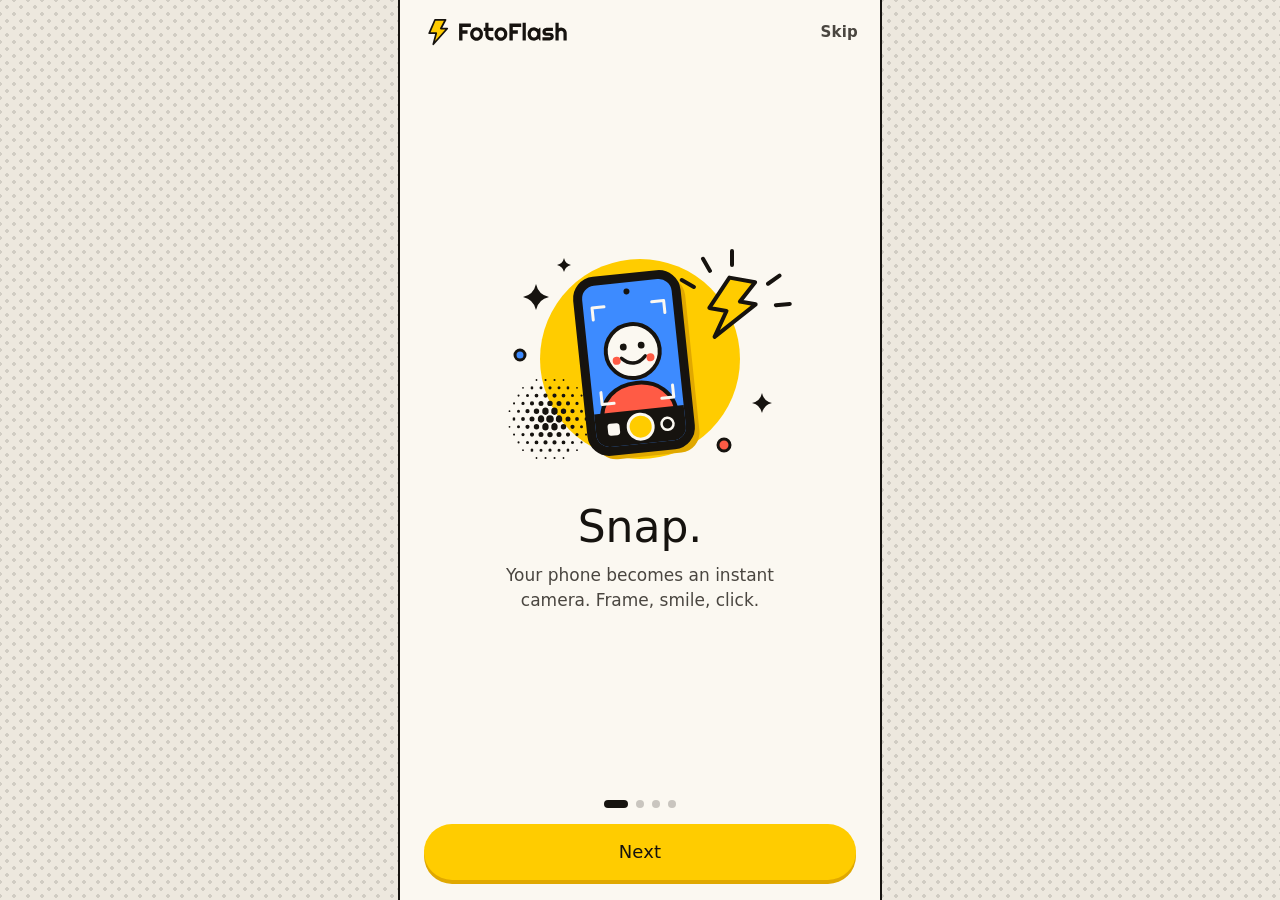
==== web/index.html @ b1621012 "feat(web): FotoFlash in versione PWA installabile con stampa Web Bluetooth - web/: porting fedele de" ====
<!doctype html>
<html lang="en" dir="ltr">
<head>
  <meta charset="utf-8">
  <meta name="viewport" content="width=device-width, initial-scale=1, viewport-fit=cover">
  <title>FotoFlash</title>
  <meta name="description" content="Snap. Print. Smile. Your phone becomes an instant camera that prints on a pocket Bluetooth thermal printer, straight from the browser.">
  <meta name="theme-color" content="#FBF8F1" media="(prefers-color-scheme: light)">
  <meta name="theme-color" content="#0E0C0A" media="(prefers-color-scheme: dark)">
  <meta name="color-scheme" content="light dark">
  <meta name="application-name" content="FotoFlash">
  <meta name="mobile-web-app-capable" content="yes">
  <meta name="apple-mobile-web-app-capable" content="yes">
  <meta name="apple-mobile-web-app-title" content="FotoFlash">
  <meta name="apple-mobile-web-app-status-bar-style" content="default">
  <meta name="format-detection" content="telephone=no">
  <link rel="manifest" href="manifest.webmanifest">
  <link rel="icon" href="brand/icon.svg" type="image/svg+xml">
  <link rel="apple-touch-icon" href="icons/apple-touch-icon.png">
  <link rel="preload" href="fonts/righteous_regular.ttf" as="font" type="font/ttf" crossorigin>
  <link rel="stylesheet" href="styles/app.css">
  <link rel="modulepreload" href="src/app.js">
  <style>
    /* Splash minimo, valido anche prima che arrivi app.css: giallo Flash come lo splash di Android. */
    html, body { margin: 0; }
    .ff-splash { min-height: 100vh; min-height: 100dvh; display: grid; place-items: center; align-content: center; gap: 20px; background: #FFCC00; color: #16130F; font-family: system-ui, sans-serif; text-align: center; }
    .ff-splash__fail { max-width: 300px; padding: 0 24px; }
    .ff-splash__fail button { min-height: 48px; padding: 10px 24px; border: 2px solid #16130F; border-radius: 999px; background: #FBF8F1; color: #16130F; font: inherit; font-weight: 700; cursor: pointer; }
  </style>
  <script type="module" src="src/app.js"></script>
</head>
<body>
  <div id="app">
    <div class="ff-splash" role="status" aria-label="FotoFlash">
      <svg class="ff-mark" viewBox="22 22 64 64" width="128" height="128" aria-hidden="true" focusable="false">
        <g transform="rotate(-8 54 54)">
          <path transform="translate(3 3)" fill="#E0A800" d="M34,33 A4,4 0 0 1 38,29 L68,29 A4,4 0 0 1 72,33 L72,73.2 L68.2,77 L64.4,73.2 L60.6,77 L56.8,73.2 L53,77 L49.2,73.2 L45.4,77 L41.6,73.2 L37.8,77 L34,73.2 Z"/>
          <path fill="#FBF8F1" stroke="#16130F" stroke-width="3.5" stroke-linecap="round" stroke-linejoin="round" d="M34,33 A4,4 0 0 1 38,29 L68,29 A4,4 0 0 1 72,33 L72,73.2 L68.2,77 L64.4,73.2 L60.6,77 L56.8,73.2 L53,77 L49.2,73.2 L45.4,77 L41.6,73.2 L37.8,77 L34,73.2 Z"/>
          <path fill="#16130F" d="M41,33.5 L65,33.5 A2.5,2.5 0 0 1 67.5,36 L67.5,60 A2.5,2.5 0 0 1 65,62.5 L41,62.5 A2.5,2.5 0 0 1 38.5,60 L38.5,36 A2.5,2.5 0 0 1 41,33.5 Z"/>
          <path fill="#FFCC00" d="M49.98,36.45 L59.88,36.45 L55.48,44.7 L61.53,44.7 L48.33,59.55 L51.08,49.1 L44.48,49.1 Z"/>
          <path fill="none" stroke="#16130F" stroke-width="2.6" stroke-linecap="round" d="M45,68 L61,68"/>
        </g>
      </svg>
    </div>
  </div>

  <noscript>
    <div class="ff-splash">
      <p class="ff-splash__fail">FotoFlash needs JavaScript to run. Turn it on in your browser settings, then reload the page.</p>
      <p class="ff-splash__fail" lang="it">FotoFlash ha bisogno di JavaScript. Attivalo nelle impostazioni del browser, poi ricarica la pagina.</p>
    </div>
  </noscript>

  <script>
    // Rete di sicurezza prima dell'avvio: se i moduli non arrivano (browser troppo vecchio, file
    // mancanti, connessione caduta) lo splash non resta lì per sempre. Qui le tabelle dei testi non
    // sono ancora caricate, quindi i due messaggi sono scritti in chiaro.
    (function () {
      var old = !('noModule' in HTMLScriptElement.prototype);
      setTimeout(function () {
        if (document.documentElement.getAttribute('data-ff-booted')) return;
        var splash = document.querySelector('#app .ff-splash');
        if (!splash) return;
        var it = /^it\b/i.test(navigator.language || '');
        var p = document.createElement('p');
        p.className = 'ff-splash__fail';
        p.textContent = old
          ? (it ? 'Questo browser è troppo vecchio per FotoFlash: aggiorna Chrome, Edge, Safari o Firefox.'
                : 'This browser is too old for FotoFlash: update Chrome, Edge, Safari or Firefox.')
          : (it ? 'FotoFlash ci sta mettendo troppo ad aprirsi.' : 'FotoFlash is taking too long to start.');
        splash.appendChild(p);
        if (!old) {
          var b = document.createElement('button');
          b.type = 'button';
          b.textContent = it ? 'Ricarica' : 'Reload';
          b.onclick = function () { location.reload(); };
          splash.appendChild(b);
        }
        splash.removeAttribute('role');
      }, old ? 0 : 15000);
    })();
  </script>
</body>
</html>
---- web/styles/app.css ----
/* FotoFlash web — token del brand e stili dei componenti.
   Mobile-first (360-430 px); su schermi larghi l'app è una colonna di 480 px con il retino ai lati. */

/* ---------------------------------------------------------------- Caratteri (OFL, in fonts/) */
@font-face {
  font-family: 'Righteous';
  src: url('../fonts/righteous_regular.ttf') format('truetype');
  font-weight: 400;
  font-style: normal;
  font-display: swap;
}
@font-face {
  font-family: 'Space Mono';
  src: url('../fonts/space_mono_regular.ttf') format('truetype');
  font-weight: 400;
  font-style: normal;
  font-display: swap;
}
@font-face {
  font-family: 'Space Mono';
  src: url('../fonts/space_mono_bold.ttf') format('truetype');
  font-weight: 700;
  font-style: normal;
  font-display: swap;
}

/* ---------------------------------------------------------------- Token */
:root {
  /* Palette del brand (ff_* dell'app Android) */
  --ff-ink: #16130F;
  --ff-paper: #FBF8F1;
  --ff-flash: #FFCC00;
  --ff-flash-deep: #E0A800;
  --ff-coral: #FF5B45;
  --ff-mint: #22B89A;
  --ff-sky: #3D8BFF;
  --ff-graphite: #4A4640;
  --ff-fog: #EDE8DE;
  --ff-night: #0E0C0A;

  --ff-font-display: 'Righteous', 'Trebuchet MS', system-ui, sans-serif;
  --ff-font-mono: 'Space Mono', ui-monospace, 'SFMono-Regular', Menlo, Consolas, monospace;
  --ff-font-body: system-ui, -apple-system, 'Segoe UI', Roboto, 'Helvetica Neue', Arial, sans-serif;

  --ff-col: 480px;
  --ff-gutter: 16px;
  --ff-radius-sm: 10px;
  --ff-radius-md: 18px;
  --ff-radius-lg: 28px;
  --ff-tooth: 12px;
  --ff-depth: 6px;
  --ff-ease: cubic-bezier(.2, .8, .2, 1);
  --ff-safe-top: env(safe-area-inset-top, 0px);
  --ff-safe-bottom: env(safe-area-inset-bottom, 0px);
  --ff-safe-left: env(safe-area-inset-left, 0px);
  --ff-safe-right: env(safe-area-inset-right, 0px);
}

/* Schema chiaro (default) — ripetuto sotto per i contenitori che lo forzano. */
:root,
.ff-theme-light {
  color-scheme: light;
  --ff-bg: var(--ff-paper);
  --ff-on-bg: var(--ff-ink);
  --ff-surface: rgba(22, 19, 15, .045);
  --ff-surface-hover: rgba(22, 19, 15, .06);
  --ff-raised: var(--ff-paper);
  --ff-muted: var(--ff-graphite);
  --ff-outline: #7A7368;
  --ff-outline-soft: #D6CFC2;
  --ff-divider: rgba(22, 19, 15, .08);
  --ff-track: #DDD7CB;
  --ff-accent-text: #6B5300;
  --ff-focus: var(--ff-sky);
  --ff-error-text: #C4321E;
  --ff-error-bg: #FFDAD3;
  --ff-on-error-bg: #410802;
  --ff-warn-bg: #FFEB99;
  --ff-on-warn-bg: var(--ff-ink);
  --ff-info-bg: #DCE7FF;
  --ff-on-info-bg: #0A1F45;
  --ff-ok-bg: #CDEFE6;
  --ff-on-ok-bg: #062B23;
  --ff-inverse-bg: var(--ff-ink);
  --ff-on-inverse: var(--ff-paper);
  --ff-inverse-accent: var(--ff-flash);
  --ff-pill-bg: rgba(251, 248, 241, .82);
  --ff-scrim: rgba(14, 12, 10, .5);
  --ff-frame: var(--ff-ink);
  --ff-frame-shadow: var(--ff-ink);
  --ff-paper-shadow: #DDD7CB;
  --ff-side-bg: var(--ff-fog);
  --ff-side-dot: rgba(22, 19, 15, .13);
  --ff-press: rgba(22, 19, 15, .08);
  --ff-disabled-bg: rgba(22, 19, 15, .12);
  --ff-disabled-fg: rgba(22, 19, 15, .38);
}

@media (prefers-color-scheme: dark) {
  :root {
    color-scheme: dark;
    --ff-bg: var(--ff-night);
    --ff-on-bg: var(--ff-paper);
    --ff-surface: rgba(251, 248, 241, .055);
    --ff-surface-hover: rgba(251, 248, 241, .08);
    --ff-raised: #1C1915;
    --ff-muted: #CFC7BA;
    --ff-outline: #8E877B;
    --ff-outline-soft: #3B362F;
    --ff-divider: rgba(251, 248, 241, .09);
    --ff-track: #3B362F;
    --ff-accent-text: var(--ff-flash);
    --ff-focus: var(--ff-flash);
    --ff-error-text: #FF8A78;
    --ff-error-bg: #5C1A10;
    --ff-on-error-bg: #FFDAD3;
    --ff-warn-bg: #4A3B00;
    --ff-on-warn-bg: var(--ff-paper);
    --ff-info-bg: #13336B;
    --ff-on-info-bg: #DCE7FF;
    --ff-ok-bg: #0F3D33;
    --ff-on-ok-bg: #CDEFE6;
    --ff-inverse-bg: var(--ff-paper);
    --ff-on-inverse: var(--ff-ink);
    --ff-inverse-accent: #6B5300;
    --ff-pill-bg: rgba(14, 12, 10, .62);
    --ff-scrim: rgba(0, 0, 0, .6);
    --ff-frame: #3B362F;
    --ff-frame-shadow: #000;
    --ff-paper-shadow: rgba(0, 0, 0, .55);
    --ff-side-bg: #090807;
    --ff-side-dot: rgba(251, 248, 241, .07);
    --ff-press: rgba(251, 248, 241, .1);
    --ff-disabled-bg: rgba(251, 248, 241, .12);
    --ff-disabled-fg: rgba(251, 248, 241, .38);
  }
}

/* Schema scuro forzato (mirino, sempre scuro come nell'app). */
.ff-theme-dark {
  color-scheme: dark;
  --ff-bg: var(--ff-night);
  --ff-on-bg: var(--ff-paper);
  --ff-surface: rgba(251, 248, 241, .055);
  --ff-surface-hover: rgba(251, 248, 241, .08);
  --ff-raised: #1C1915;
  --ff-muted: #CFC7BA;
  --ff-outline: #8E877B;
  --ff-outline-soft: #3B362F;
  --ff-divider: rgba(251, 248, 241, .09);
  --ff-track: #3B362F;
  --ff-accent-text: var(--ff-flash);
  --ff-focus: var(--ff-flash);
  --ff-error-text: #FF8A78;
  --ff-error-bg: #5C1A10;
  --ff-on-error-bg: #FFDAD3;
  --ff-warn-bg: #4A3B00;
  --ff-on-warn-bg: var(--ff-paper);
  --ff-info-bg: #13336B;
  --ff-on-info-bg: #DCE7FF;
  --ff-ok-bg: #0F3D33;
  --ff-on-ok-bg: #CDEFE6;
  --ff-inverse-bg: var(--ff-paper);
  --ff-on-inverse: var(--ff-ink);
  --ff-inverse-accent: #6B5300;
  --ff-pill-bg: rgba(14, 12, 10, .62);
  --ff-scrim: rgba(0, 0, 0, .6);
  --ff-frame: #3B362F;
  --ff-frame-shadow: #000;
  --ff-paper-shadow: rgba(0, 0, 0, .55);
  --ff-press: rgba(251, 248, 241, .1);
  --ff-disabled-bg: rgba(251, 248, 241, .12);
  --ff-disabled-fg: rgba(251, 248, 241, .38);
}

/* Un contenitore con il tema forzato ricalcola anche testo e fondo (non solo i token ereditati). */
.ff-theme-light,
.ff-theme-dark {
  color: var(--ff-on-bg);
  background-color: var(--ff-bg);
}

/* ---------------------------------------------------------------- Base */
*,
*::before,
*::after {
  box-sizing: border-box;
}

html {
  -webkit-text-size-adjust: 100%;
  text-size-adjust: 100%;
  background: var(--ff-side-bg);
}

body {
  margin: 0;
  min-height: 100dvh;
  font-family: var(--ff-font-body);
  font-size: 16px;
  line-height: 1.45;
  color: var(--ff-on-bg);
  background-color: var(--ff-side-bg);
  -webkit-tap-highlight-color: transparent;
  -webkit-font-smoothing: antialiased;
  overscroll-behavior-y: none;
}

/* La colonna dell'app; ai lati, su schermi larghi, il retino del brand. */
#app {
  position: relative;
  max-width: var(--ff-col);
  min-height: 100dvh;
  margin: 0 auto;
  background: var(--ff-bg);
  color: var(--ff-on-bg);
  padding-left: var(--ff-safe-left);
  padding-right: var(--ff-safe-right);
  /* rete di sicurezza: niente scorrimento orizzontale della pagina (clip non rompe sticky) */
  overflow-x: clip;
}

@media (min-width: 560px) {
  body {
    background-image:
      radial-gradient(circle, var(--ff-side-dot) 0 1.6px, transparent 2px),
      radial-gradient(circle, var(--ff-side-dot) 0 1.6px, transparent 2px);
    background-size: 14px 14px;
    background-position: 0 0, 7px 7px;
    background-attachment: fixed;
  }

  #app {
    border-left: 2px solid var(--ff-frame);
    border-right: 2px solid var(--ff-frame);
    max-width: calc(var(--ff-col) + 4px);
  }
}

h1, h2, h3, h4, p {
  margin: 0;
}

img, svg, canvas, video {
  max-width: 100%;
}

button, input, select, textarea {
  font: inherit;
  color: inherit;
}

button {
  -webkit-user-select: none;
  user-select: none;
  touch-action: manipulation;
}

a {
  color: inherit;
  text-decoration-color: var(--ff-sky);
  text-decoration-thickness: 2px;
  text-underline-offset: 3px;
}

::selection {
  background: var(--ff-flash);
  color: var(--ff-ink);
}

:focus-visible {
  outline: 3px solid var(--ff-focus);
  outline-offset: 2px;
}

[hidden] {
  display: none !important;
}

/* Fuoco spostato dal router sul titolo o sulla colonna: serve al lettore di schermo, non all'occhio. */
#app:focus,
h1[tabindex="-1"]:focus {
  outline: none;
}

.ff-sr-only {
  position: absolute !important;
  width: 1px;
  height: 1px;
  padding: 0;
  margin: -1px;
  overflow: hidden;
  clip: rect(0 0 0 0);
  white-space: nowrap;
  border: 0;
}

.ff-icon {
  flex: none;
  display: block;
}

.ff-display { font-family: var(--ff-font-display); font-weight: 400; }
.ff-mono { font-family: var(--ff-font-mono); }
.ff-muted { color: var(--ff-muted); }
.ff-center { text-align: center; }
.ff-grow { flex: 1 1 auto; min-width: 0; }
.ff-small { font-size: 13.5px; line-height: 1.45; }

/* ---------------------------------------------------------------- Splash e avvio */
.ff-splash {
  min-height: 100dvh;
  display: grid;
  place-items: center;
  align-content: center;
  gap: 20px;
  background: var(--ff-flash);
  color: var(--ff-ink);
}

.ff-splash .ff-mark {
  animation: ff-bob 1.6s var(--ff-ease) infinite;
}

.ff-boot-error {
  min-height: 100dvh;
  display: grid;
  place-items: center;
  align-content: center;
  gap: 16px;
  padding: 32px;
  text-align: center;
}

/* ---------------------------------------------------------------- Schermate */
/* L'ingresso animato lo fa il router sul contenitore, senza lasciare trasformazioni attive. */
.ff-screen {
  min-height: 100dvh;
  display: flex;
  flex-direction: column;
}

.ff-content {
  flex: 1 1 auto;
  padding: 4px var(--ff-gutter) calc(40px + var(--ff-safe-bottom));
}

.ff-stack {
  display: flex;
  flex-direction: column;
  gap: 12px;
}

.ff-row {
  display: flex;
  align-items: center;
  gap: 12px;
  flex-wrap: wrap;
}

.ff-bottom-bar {
  position: sticky;
  bottom: 0;
  z-index: 5;
  padding: 12px var(--ff-gutter) calc(12px + var(--ff-safe-bottom));
  background: var(--ff-bg);
  border-top: 1px solid var(--ff-divider);
}

.ff-screen-error {
  flex: 1;
  display: flex;
  flex-direction: column;
  align-items: center;
  justify-content: center;
  gap: 12px;
  padding: 32px;
  text-align: center;
}

.ff-screen-error code {
  font-family: var(--ff-font-mono);
  font-size: 12.5px;
  color: var(--ff-muted);
  overflow-wrap: anywhere;
}

/* ---------------------------------------------------------------- Barra in alto */
.ff-topbar {
  position: sticky;
  top: 0;
  z-index: 20;
  display: grid;
  grid-template-columns: minmax(56px, 1fr) minmax(0, auto) minmax(56px, 1fr);
  align-items: center;
  min-height: calc(64px + var(--ff-safe-top));
  padding: var(--ff-safe-top) 4px 0;
  background: var(--ff-bg);
  border-bottom: 1px solid transparent;
}

.ff-topbar__start,
.ff-topbar__end {
  display: flex;
  align-items: center;
  gap: 0;
}

.ff-topbar__end {
  justify-content: flex-end;
}

.ff-topbar__title {
  font-family: var(--ff-font-display);
  font-weight: 400;
  font-size: 22px;
  line-height: 28px;
  text-align: center;
  white-space: nowrap;
  overflow: hidden;
  text-overflow: ellipsis;
}

/* Filetto sotto la barra solo quando la pagina scorre (dove il browser lo sa fare). */
@supports (animation-timeline: scroll()) {
  .ff-topbar {
    animation: ff-topbar-line linear both;
    animation-timeline: scroll(root);
    animation-range: 0 24px;
  }
}

@keyframes ff-topbar-line {
  to { border-bottom-color: var(--ff-divider); }
}

/* ---------------------------------------------------------------- Pulsanti */
.ff-btn {
  position: relative;
  display: inline-flex;
  align-items: center;
  justify-content: center;
  gap: 10px;
  min-height: 56px;
  max-width: 100%;
  padding: 12px 28px;
  margin-bottom: 4px;
  border: 0;
  border-radius: 999px;
  background: transparent;
  font-family: var(--ff-font-display);
  font-weight: 400;
  font-size: 18px;
  line-height: 22px;
  letter-spacing: .2px;
  text-decoration: none;
  cursor: pointer;
  transition: transform .07s ease-out, box-shadow .07s ease-out, background-color .15s;
}

/* Su due righe piuttosto che tagliato: sui telefoni stretti certe etichette non stanno in una. */
.ff-btn__label {
  min-width: 0;
  overflow-wrap: anywhere;
  text-align: center;
}

.ff-btn .ff-icon {
  width: 22px;
  height: 22px;
}

/* più specifico di .ff-spinner: lo spinner del pulsante compare solo durante l'attesa */
.ff-btn .ff-btn__spinner {
  display: none;
}

.ff-btn[aria-busy="true"] {
  cursor: progress;
}

.ff-btn[aria-busy="true"] .ff-btn__spinner {
  display: inline-block;
}

.ff-btn[aria-busy="true"] > .ff-icon {
  display: none;
}

/* Primario giallo: un tasto fisico con il gradino FlashDeep che si abbassa sotto il dito. */
.ff-btn--flash {
  background: var(--ff-flash);
  color: var(--ff-ink);
  box-shadow: 0 4px 0 var(--ff-flash-deep);
}

.ff-btn--flash:not(:disabled):not([aria-busy="true"]):active {
  transform: translateY(4px);
  box-shadow: 0 0 0 var(--ff-flash-deep);
}

.ff-btn--flash:disabled {
  background: var(--ff-disabled-bg);
  color: var(--ff-disabled-fg);
  box-shadow: none;
  cursor: default;
}

.ff-btn--ghost {
  color: var(--ff-on-bg);
  box-shadow: inset 0 0 0 2px currentColor;
}

.ff-btn--ghost:not(:disabled):active {
  background: var(--ff-press);
}

.ff-btn--ghost:disabled {
  color: var(--ff-disabled-fg);
  box-shadow: inset 0 0 0 2px var(--ff-disabled-bg);
  cursor: default;
}

.ff-btn--danger {
  background: var(--ff-coral);
  color: var(--ff-ink);
  box-shadow: 0 4px 0 #C4321E;
}

.ff-btn--danger:not(:disabled):active {
  transform: translateY(4px);
  box-shadow: 0 0 0 #C4321E;
}

/* Testuale: azioni secondarie leggere (Salta, Più tardi, link). */
.ff-btn--text {
  min-height: 48px;
  padding: 8px 14px;
  margin-bottom: 0;
  font-family: var(--ff-font-body);
  font-size: 15px;
  font-weight: 650;
  color: var(--ff-accent-text);
}

.ff-btn--text:not(:disabled):active {
  background: var(--ff-press);
}

.ff-btn--text:disabled {
  color: var(--ff-disabled-fg);
  cursor: default;
}

.ff-btn--small {
  min-height: 48px;
  padding: 8px 20px;
  font-size: 16px;
}

.ff-btn--block {
  display: flex;
  width: 100%;
}

@media (hover: hover) {
  .ff-btn--ghost:not(:disabled):hover,
  .ff-btn--text:not(:disabled):hover {
    background: var(--ff-press);
  }

  .ff-btn--flash:not(:disabled):hover {
    filter: brightness(1.04);
  }
}

.ff-iconbtn {
  position: relative;
  flex: none;
  display: inline-grid;
  place-items: center;
  width: 48px;
  height: 48px;
  padding: 0;
  border: 0;
  border-radius: 50%;
  background: transparent;
  color: inherit;
  cursor: pointer;
  transition: background-color .15s, color .15s, transform .1s;
}

.ff-iconbtn:not(:disabled):active {
  background: var(--ff-press);
  transform: scale(.94);
}

.ff-iconbtn.is-active {
  background: var(--ff-flash);
  color: var(--ff-ink);
}

.ff-iconbtn:disabled {
  opacity: .38;
  cursor: default;
}

@media (hover: hover) {
  .ff-iconbtn:not(:disabled):not(.is-active):hover {
    background: var(--ff-press);
  }
}

.ff-spinner {
  display: inline-block;
  flex: none;
  width: 20px;
  height: 20px;
  border: 2.5px solid currentColor;
  border-right-color: transparent;
  border-radius: 50%;
  animation: ff-spin .8s linear infinite;
}

/* ---------------------------------------------------------------- Otturatore */
.ff-shutter {
  position: relative;
  flex: none;
  display: grid;
  place-items: center;
  width: 84px;
  height: 84px;
  padding: 0;
  border: 0;
  border-radius: 50%;
  background: transparent;
  color: var(--ff-ink);
  cursor: pointer;
}

.ff-shutter::before {
  content: '';
  position: absolute;
  inset: 0;
  border: 4px solid #fff;
  border-radius: 50%;
}

.ff-shutter__disc {
  display: grid;
  place-items: center;
  width: 68px;
  height: 68px;
  border-radius: 50%;
  /* bombatura leggera: centro Flash, bordo FlashDeep, come un tasto vero */
  background: radial-gradient(circle at 50% 50%, var(--ff-flash) 0 58%, var(--ff-flash-deep) 100%);
  transition: transform .18s cubic-bezier(.3, 1.6, .5, 1);
}

.ff-shutter:not(:disabled):not([aria-busy="true"]):active .ff-shutter__disc {
  transform: scale(.86);
}

.ff-shutter:disabled {
  opacity: .4;
  cursor: default;
}

.ff-shutter[aria-busy="true"] {
  cursor: progress;
}

.ff-shutter .ff-spinner {
  width: 34px;
  height: 34px;
  border-width: 3px;
}

.ff-shutter__count {
  font-family: var(--ff-font-display);
  font-size: 34px;
  line-height: 36px;
  animation: ff-pop .45s cubic-bezier(.3, 1.5, .5, 1) both;
}

/* ---------------------------------------------------------------- Carta a dente di sega */
.ff-paper {
  --ff-zz-top: conic-gradient(from 135deg at 50% 0, #0000, #000 1deg 89deg, #0000 90deg) top / var(--ff-tooth) 51% round no-repeat;
  --ff-zz-bottom: conic-gradient(from -45deg at 50% 100%, #0000, #000 1deg 89deg, #0000 90deg) bottom / var(--ff-tooth) 51% round no-repeat;
  position: relative;
  isolation: isolate;
  display: flex;
  flex-direction: column;
  align-items: center;
  padding: calc(14px + var(--ff-depth)) 16px;
  margin: 0 3px 3px 0;
  color: var(--ff-ink);
  --ff-on-bg: var(--ff-ink);
  --ff-muted: var(--ff-graphite);
}

/* Carta e ombra piena sono pseudo-elementi mascherati: i figli restano fuori dalla maschera. */
.ff-paper::before,
.ff-paper::after {
  content: '';
  position: absolute;
  inset: 0;
  z-index: -1;
  background: var(--ff-paper);
  -webkit-mask: var(--ff-zz-top), var(--ff-zz-bottom);
  mask: var(--ff-zz-top), var(--ff-zz-bottom);
}

.ff-paper::after {
  z-index: -2;
  background: var(--ff-paper-shadow);
  transform: translate(3px, 3px);
}

.ff-paper--flat-top {
  --ff-zz-top: linear-gradient(#000 0 0) top / 100% 51% no-repeat;
  padding-top: 14px;
}

.ff-paper--flat-bottom {
  --ff-zz-bottom: linear-gradient(#000 0 0) bottom / 100% 51% no-repeat;
  padding-bottom: 14px;
}

.ff-thermal {
  display: block;
  width: 100%;
  margin: 0;
}

.ff-thermal canvas,
.ff-thermal img,
canvas.ff-thermal {
  display: block;
  width: 100%;
  height: auto;
  image-rendering: crisp-edges;
  image-rendering: pixelated;
}

/* ---------------------------------------------------------------- Chip di scelta */
.ff-chips {
  position: relative;
  display: flex;
  gap: 8px;
  overflow-x: auto;
  padding: 4px 2px;
  margin: 0 -2px;
  scrollbar-width: none;
  overscroll-behavior-x: contain;
  scroll-padding-inline: 16px;
}

.ff-chips::-webkit-scrollbar {
  display: none;
}

.ff-chip {
  position: relative;
  flex: none;
  display: inline-flex;
  align-items: center;
  gap: 6px;
  height: 40px;
  padding: 0 16px;
  border: 1.5px solid var(--ff-outline);
  border-radius: 999px;
  background: transparent;
  color: var(--ff-on-bg);
  font-family: var(--ff-font-mono);
  font-weight: 700;
  font-size: 14px;
  line-height: 1;
  white-space: nowrap;
  cursor: pointer;
  transition: background-color .15s, border-color .15s;
}

/* Area di tocco di 48 px senza ingrandire il chip. */
.ff-chip::before {
  content: '';
  position: absolute;
  inset: -4px 0;
}

.ff-chip .ff-icon {
  width: 18px;
  height: 18px;
}

.ff-chip__check {
  display: none;
}

.ff-chip[aria-checked="true"] {
  padding-left: 11px;
  background: var(--ff-flash);
  border-color: var(--ff-flash);
  color: var(--ff-ink);
}

.ff-chip[aria-checked="true"] .ff-chip__check {
  display: block;
}

.ff-chip:not([aria-checked="true"]):active {
  background: var(--ff-press);
}

.ff-chip:disabled {
  opacity: .4;
  cursor: default;
}

/* ---------------------------------------------------------------- Slider */
.ff-slider {
  padding: 10px 16px 2px;
}

.ff-slider__head {
  display: flex;
  align-items: baseline;
  gap: 12px;
}

.ff-slider__label {
  flex: 1 1 auto;
  min-width: 0;
}

.ff-slider__value {
  flex: none;
  font-family: var(--ff-font-mono);
  font-weight: 700;
  font-size: 13px;
  color: var(--ff-muted);
}

.ff-slider__desc {
  font-size: 13.5px;
  color: var(--ff-muted);
}

.ff-range {
  --p: 50%;
  display: block;
  width: 100%;
  height: 44px;
  margin: 0;
  background: transparent;
  -webkit-appearance: none;
  appearance: none;
  cursor: pointer;
  touch-action: pan-y;
}

.ff-range:focus-visible {
  outline: none;
}

.ff-range::-webkit-slider-runnable-track {
  height: 6px;
  border-radius: 3px;
  background: linear-gradient(to right, var(--ff-flash) var(--p), var(--ff-track) var(--p));
}

.ff-range::-webkit-slider-thumb {
  -webkit-appearance: none;
  appearance: none;
  width: 26px;
  height: 26px;
  margin-top: -10px;
  border: 2px solid var(--ff-ink);
  border-radius: 50%;
  background: var(--ff-flash-deep);
  box-shadow: 0 2px 0 var(--ff-ink);
  transition: transform .12s;
}

.ff-range:active::-webkit-slider-thumb {
  transform: scale(1.12);
}

.ff-range:focus-visible::-webkit-slider-thumb {
  box-shadow: 0 0 0 4px var(--ff-focus);
}

.ff-range::-moz-range-track {
  height: 6px;
  border-radius: 3px;
  background: var(--ff-track);
}

.ff-range::-moz-range-progress {
  height: 6px;
  border-radius: 3px;
  background: var(--ff-flash);
}

.ff-range::-moz-range-thumb {
  width: 22px;
  height: 22px;
  border: 2px solid var(--ff-ink);
  border-radius: 50%;
  background: var(--ff-flash-deep);
}

.ff-range:focus-visible::-moz-range-thumb {
  box-shadow: 0 0 0 4px var(--ff-focus);
}

.ff-range:disabled {
  opacity: .4;
  cursor: default;
}

/* ---------------------------------------------------------------- Interruttore */
.ff-toggle {
  display: flex;
  align-items: center;
  gap: 16px;
  min-height: 56px;
  padding: 10px 16px;
  cursor: pointer;
}

.ff-toggle:active {
  background: var(--ff-press);
}

.ff-toggle > .ff-icon {
  color: var(--ff-muted);
  width: 22px;
  height: 22px;
}

.ff-toggle__text {
  flex: 1 1 auto;
  min-width: 0;
  display: flex;
  flex-direction: column;
}

.ff-toggle__desc {
  font-size: 13.5px;
  color: var(--ff-muted);
}

.ff-switch {
  position: relative;
  flex: none;
  width: 52px;
  height: 32px;
  margin: 0;
  border: 2px solid var(--ff-outline);
  border-radius: 16px;
  background: transparent;
  -webkit-appearance: none;
  appearance: none;
  cursor: pointer;
  transition: background-color .18s, border-color .18s;
}

.ff-switch::before {
  content: '';
  position: absolute;
  top: 50%;
  left: 6px;
  width: 16px;
  height: 16px;
  border-radius: 50%;
  background: var(--ff-outline);
  transform: translateY(-50%);
  transition: left .18s var(--ff-ease), width .18s, height .18s, background-color .18s;
}

.ff-switch:checked {
  background: var(--ff-flash);
  border-color: var(--ff-flash);
}

.ff-switch:checked::before {
  left: 22px;
  width: 24px;
  height: 24px;
  background: var(--ff-ink);
}

.ff-switch:disabled {
  opacity: .4;
}

/* ---------------------------------------------------------------- Intestazioni e schede */
.ff-section-title {
  display: flex;
  align-items: center;
  gap: 10px;
  margin: 28px 0 10px;
  font-family: var(--ff-font-mono);
  font-weight: 400;
  font-size: 12.5px;
  line-height: 1.3;
  letter-spacing: .12em;
  text-transform: uppercase;
  color: var(--ff-muted);
}

.ff-section-title::after {
  content: '';
  flex: 1 1 auto;
  border-top: 1.5px dashed var(--ff-outline-soft);
}

.ff-card {
  border-radius: 20px;
  background: var(--ff-surface);
  overflow: hidden;
}

.ff-card--pad {
  padding: 16px;
}

.ff-divider {
  height: 1px;
  margin: 0 16px;
  background: var(--ff-divider);
  border: 0;
}

.ff-block {
  padding: 12px 16px;
}

.ff-block__label {
  display: block;
}

.ff-block__desc {
  display: block;
  font-size: 13.5px;
  color: var(--ff-muted);
}

.ff-block .ff-chips {
  margin-top: 8px;
}

/* Riga di elenco: icona, titolo con descrizione, valore o freccia. */
.ff-item {
  display: flex;
  align-items: center;
  gap: 16px;
  width: 100%;
  min-height: 56px;
  padding: 12px 16px;
  border: 0;
  background: transparent;
  color: inherit;
  text-align: left;
  text-decoration: none;
}

a.ff-item,
button.ff-item {
  cursor: pointer;
}

a.ff-item:active,
button.ff-item:active {
  background: var(--ff-press);
}

@media (hover: hover) {
  a.ff-item:hover,
  button.ff-item:hover {
    background: var(--ff-surface-hover);
  }
}

.ff-item > .ff-icon,
.ff-item__icon {
  flex: none;
  width: 22px;
  height: 22px;
  color: var(--ff-muted);
}

.ff-item__body {
  flex: 1 1 auto;
  min-width: 0;
  display: flex;
  flex-direction: column;
}

.ff-item__title {
  overflow-wrap: anywhere;
}

.ff-item__desc {
  font-size: 13.5px;
  color: var(--ff-muted);
}

.ff-item__value {
  flex: none;
  font-family: var(--ff-font-mono);
  font-size: 13px;
  color: var(--ff-muted);
}

.ff-item--danger .ff-item__title,
.ff-item--danger > .ff-icon {
  color: var(--ff-error-text);
}

.ff-disc {
  flex: none;
  display: grid;
  place-items: center;
  width: 44px;
  height: 44px;
  border-radius: 50%;
  background: var(--ff-flash);
  color: var(--ff-ink);
}

/* ---------------------------------------------------------------- Pillola della stampante */
.ff-pill {
  --dot: var(--ff-muted);
  position: relative;
  display: inline-flex;
  align-items: center;
  gap: 8px;
  min-height: 36px;
  max-width: 240px;
  padding: 6px 14px 6px 10px;
  border: 1px solid color-mix(in srgb, var(--ff-on-bg) 14%, transparent);
  border-radius: 999px;
  background: var(--ff-pill-bg);
  color: var(--ff-on-bg);
  font-family: var(--ff-font-mono);
  font-size: 13px;
  line-height: 1.2;
  -webkit-backdrop-filter: blur(8px);
  backdrop-filter: blur(8px);
  cursor: pointer;
}

.ff-pill::before {
  content: '';
  position: absolute;
  inset: -6px 0;
}

.ff-pill:active {
  transform: scale(.97);
}

.ff-pill__text {
  min-width: 0;
  overflow: hidden;
  text-overflow: ellipsis;
  white-space: nowrap;
}

.ff-pill__dot {
  position: relative;
  flex: none;
  width: 9px;
  height: 9px;
  margin: 3.5px;
  border-radius: 50%;
  background: var(--dot);
}

.ff-pill--hollow {
  border: 1.5px dashed color-mix(in srgb, var(--ff-on-bg) 55%, transparent);
}

.ff-pill--hollow .ff-pill__dot {
  background: transparent;
  box-shadow: inset 0 0 0 1.5px var(--dot);
}

.ff-pill--ring .ff-pill__dot {
  box-shadow: 0 0 0 1px color-mix(in srgb, var(--ff-on-bg) 60%, transparent);
}

/* Alone che si allarga: "sta lavorando", visibile anche con la coda dell'occhio. */
.ff-pill--pulse .ff-pill__dot::after {
  content: '';
  position: absolute;
  inset: 0;
  border-radius: 50%;
  background: var(--dot);
  animation: ff-halo 1.1s cubic-bezier(.4, 0, .2, 1) infinite;
}

.ff-pill[data-kind="ready"] { --dot: var(--ff-mint); }
.ff-pill[data-kind="connecting"],
.ff-pill[data-kind="printing"] { --dot: var(--ff-flash); }
.ff-pill[data-kind="error"] { --dot: var(--ff-coral); }

.ff-pill--large {
  min-height: 48px;
  max-width: 100%;
  padding: 10px 18px 10px 14px;
  font-size: 15px;
}

.ff-pill--large::before {
  inset: 0;
}

.ff-pill--large .ff-pill__dot {
  width: 12px;
  height: 12px;
}

button.ff-pill:disabled,
.ff-pill--static {
  cursor: default;
}

/* ---------------------------------------------------------------- Stato vuoto */
.ff-empty {
  display: flex;
  flex-direction: column;
  align-items: center;
  text-align: center;
  padding: 24px 32px;
}

.ff-empty__art {
  position: relative;
  display: grid;
  place-items: center;
  width: 168px;
  height: 168px;
  color: color-mix(in srgb, var(--ff-on-bg) 22%, transparent);
}

.ff-empty__art > .ff-halftone {
  position: absolute;
  inset: 0;
  width: 100%;
  height: 100%;
}

.ff-empty__disc {
  position: relative;
  display: grid;
  place-items: center;
  width: 96px;
  height: 96px;
  border-radius: 50%;
  background: var(--ff-flash);
  color: var(--ff-ink);
}

.ff-empty__disc .ff-icon {
  width: 44px;
  height: 44px;
}

.ff-empty__title {
  margin-top: 16px;
  font-family: var(--ff-font-display);
  font-weight: 400;
  font-size: 24px;
  line-height: 30px;
}

.ff-empty__message {
  margin-top: 8px;
  max-width: 320px;
  color: var(--ff-muted);
}

.ff-empty .ff-btn {
  margin-top: 24px;
}

/* ---------------------------------------------------------------- Avvisi, avanzamento, campi */
.ff-notice {
  display: flex;
  align-items: flex-start;
  gap: 12px;
  padding: 14px 16px;
  border-radius: 16px;
  background: var(--ff-surface);
  color: var(--ff-on-bg);
  font-size: 14.5px;
}

.ff-notice > .ff-icon {
  width: 22px;
  height: 22px;
  margin-top: 1px;
}

.ff-notice--info { background: var(--ff-info-bg); color: var(--ff-on-info-bg); }
.ff-notice--warn { background: var(--ff-warn-bg); color: var(--ff-on-warn-bg); }
.ff-notice--error { background: var(--ff-error-bg); color: var(--ff-on-error-bg); }
.ff-notice--ok { background: var(--ff-ok-bg); color: var(--ff-on-ok-bg); }

.ff-progress {
  --p: 0%;
  position: relative;
  height: 8px;
  border-radius: 4px;
  background: var(--ff-track);
  overflow: hidden;
}

.ff-progress::after {
  content: '';
  position: absolute;
  inset: 0 auto 0 0;
  width: var(--p);
  border-radius: 4px;
  background: var(--ff-flash);
  transition: width .2s linear;
}

.ff-progress--indeterminate::after {
  width: 35%;
  animation: ff-indeterminate 1.2s var(--ff-ease) infinite;
}

.ff-field {
  display: flex;
  flex-direction: column;
  gap: 6px;
  padding: 12px 16px 6px;
}

.ff-field__label {
  font-size: 14px;
  color: var(--ff-muted);
}

.ff-input {
  width: 100%;
  min-height: 52px;
  padding: 12px 14px;
  border: 2px solid var(--ff-outline-soft);
  border-radius: 14px;
  background: transparent;
  color: var(--ff-on-bg);
  font-size: 16px;
}

.ff-input::placeholder {
  color: var(--ff-muted);
  opacity: .7;
}

.ff-input:focus {
  outline: none;
  border-color: var(--ff-on-bg);
  box-shadow: 0 0 0 3px color-mix(in srgb, var(--ff-focus) 45%, transparent);
}

.ff-field__foot {
  display: flex;
  justify-content: space-between;
  gap: 12px;
  font-size: 12.5px;
  color: var(--ff-muted);
}

.ff-field__count {
  flex: none;
  font-family: var(--ff-font-mono);
}

.ff-badge {
  display: inline-flex;
  align-items: center;
  padding: 2px 8px;
  border: 1px solid var(--ff-outline);
  border-radius: 999px;
  font-family: var(--ff-font-mono);
  font-size: 11px;
  line-height: 1.4;
  letter-spacing: .04em;
  color: var(--ff-muted);
  white-space: nowrap;
}

.ff-badge--flash {
  border-color: var(--ff-flash);
  background: var(--ff-flash);
  color: var(--ff-ink);
  font-weight: 700;
}

/* Scelta singola a righe (radio), per opzioni che chiedono una spiegazione. */
.ff-radio {
  display: flex;
  align-items: flex-start;
  gap: 14px;
  padding: 12px 16px;
  cursor: pointer;
}

.ff-radio:active {
  background: var(--ff-press);
}

.ff-radio input {
  position: relative;
  flex: none;
  width: 24px;
  height: 24px;
  margin: 0;
  border: 2px solid var(--ff-outline);
  border-radius: 50%;
  background: transparent;
  -webkit-appearance: none;
  appearance: none;
  cursor: pointer;
}

.ff-radio input:checked {
  border-color: var(--ff-ink);
  background: var(--ff-flash);
  box-shadow: inset 0 0 0 5px var(--ff-flash), inset 0 0 0 12px var(--ff-ink);
}

.ff-radio__text {
  display: flex;
  flex-direction: column;
  min-width: 0;
}

.ff-radio__desc {
  font-size: 13.5px;
  color: var(--ff-muted);
}

/* Consigli a fisarmonica. */
.ff-tip {
  border-top: 1px solid var(--ff-divider);
}

.ff-tip:first-child {
  border-top: 0;
}

.ff-tip > summary {
  display: flex;
  align-items: center;
  gap: 12px;
  min-height: 56px;
  padding: 10px 16px;
  list-style: none;
  cursor: pointer;
  font-weight: 600;
}

.ff-tip > summary::-webkit-details-marker {
  display: none;
}

.ff-tip > summary .ff-icon {
  margin-left: auto;
  color: var(--ff-muted);
  transition: transform .2s;
}

.ff-tip[open] > summary .ff-icon {
  transform: rotate(180deg);
}

.ff-tip__num {
  flex: none;
  display: grid;
  place-items: center;
  width: 26px;
  height: 26px;
  border-radius: 50%;
  background: var(--ff-flash);
  color: var(--ff-ink);
  font-family: var(--ff-font-mono);
  font-weight: 700;
  font-size: 13px;
}

.ff-tip__body {
  padding: 0 16px 16px 54px;
  color: var(--ff-muted);
  font-size: 14.5px;
}

/* ---------------------------------------------------------------- Toast */
.ff-toasts {
  position: fixed;
  left: 50%;
  bottom: calc(16px + var(--ff-safe-bottom));
  z-index: 1000;
  display: flex;
  flex-direction: column;
  gap: 8px;
  width: min(448px, calc(100% - 32px));
  transform: translateX(-50%);
  pointer-events: none;
}

dialog .ff-toasts {
  position: absolute;
}

body[data-route="camera"] .ff-toasts {
  top: calc(72px + var(--ff-safe-top));
  bottom: auto;
}

.ff-toast {
  display: flex;
  align-items: center;
  gap: 8px;
  min-height: 52px;
  padding: 8px 6px 8px 16px;
  border-radius: 16px;
  background: var(--ff-inverse-bg);
  color: var(--ff-on-inverse);
  box-shadow: 0 3px 0 rgba(0, 0, 0, .22);
  font-size: 15px;
  pointer-events: auto;
  animation: ff-toast-in .22s var(--ff-ease) both;
}

.ff-toast.is-leaving {
  animation: ff-toast-out .18s ease-in both;
}

.ff-toast__text {
  flex: 1 1 auto;
  min-width: 0;
  padding: 6px 0;
}

.ff-toast__action {
  flex: none;
  min-height: 44px;
  padding: 8px 12px;
  border: 0;
  border-radius: 12px;
  background: transparent;
  color: var(--ff-inverse-accent);
  font-family: var(--ff-font-mono);
  font-weight: 700;
  font-size: 14px;
  cursor: pointer;
}

.ff-toast__action:active,
.ff-toast .ff-iconbtn:active {
  background: color-mix(in srgb, var(--ff-on-inverse) 12%, transparent);
}

.ff-toast .ff-iconbtn {
  width: 44px;
  height: 44px;
}

/* ---------------------------------------------------------------- Foglio dal basso e dialoghi */
dialog.ff-sheet,
dialog.ff-dialog {
  padding: 0;
  border: 0;
  color: var(--ff-on-bg);
  background: var(--ff-bg);
}

dialog.ff-sheet::backdrop,
dialog.ff-dialog::backdrop {
  background: var(--ff-scrim);
  animation: ff-fade .2s ease-out both;
}

dialog.ff-sheet {
  width: 100%;
  max-width: var(--ff-col);
  max-height: min(90dvh, calc(100dvh - 24px - var(--ff-safe-top)));
  margin: auto auto 0;
  border-radius: 28px 28px 0 0;
  box-shadow: 0 -2px 0 var(--ff-frame);
  transform: translateY(100%);
  transition: transform .28s var(--ff-ease);
  overflow: hidden;
}

dialog.ff-sheet[open] {
  display: flex;
  flex-direction: column;
}

dialog.ff-sheet.is-open {
  transform: translateY(var(--ff-drag, 0px));
}

dialog.ff-sheet.is-dragging {
  transition: none;
}

.ff-sheet__handle {
  flex: none;
  display: grid;
  place-items: center;
  height: 24px;
  touch-action: none;
  cursor: grab;
}

.ff-sheet__handle::before {
  content: '';
  width: 36px;
  height: 4px;
  border-radius: 2px;
  background: var(--ff-outline-soft);
}

.ff-sheet__head {
  flex: none;
  display: flex;
  align-items: center;
  gap: 8px;
  padding: 0 8px 4px 20px;
}

.ff-sheet__title {
  flex: 1 1 auto;
  min-width: 0;
  font-family: var(--ff-font-display);
  font-weight: 400;
  font-size: 22px;
  line-height: 28px;
}

.ff-sheet__body {
  position: relative;
  flex: 1 1 auto;
  min-height: 0;
  overflow-y: auto;
  overscroll-behavior: contain;
  padding: 8px 20px calc(24px + var(--ff-safe-bottom));
}

dialog.ff-dialog {
  width: min(400px, calc(100% - 40px));
  max-height: calc(100dvh - 48px);
  margin: auto;
  padding: 24px 24px 16px;
  border: 2px solid var(--ff-frame);
  border-radius: 28px;
  box-shadow: 6px 6px 0 var(--ff-frame-shadow);
  animation: ff-dialog-in .2s var(--ff-ease) both;
}

.ff-dialog__title {
  font-family: var(--ff-font-display);
  font-weight: 400;
  font-size: 22px;
  line-height: 28px;
}

.ff-dialog__message {
  margin-top: 10px;
  color: var(--ff-muted);
  white-space: pre-line;
}

.ff-dialog__actions {
  display: flex;
  flex-wrap: wrap;
  justify-content: flex-end;
  gap: 8px;
  margin-top: 22px;
}

.ff-dialog__actions .ff-btn {
  min-height: 48px;
  padding: 8px 20px;
  font-size: 16px;
}

/* ---------------------------------------------------------------- Onboarding */
/* Altezza fissa come il pager dell'app: le schede scorrono dentro, i pulsanti restano in basso. */
.ff-onb {
  height: 100vh;
  height: 100dvh;
  min-height: 0;
  display: flex;
  flex-direction: column;
  background: var(--ff-bg);
}

.ff-onb__top {
  display: flex;
  align-items: center;
  gap: 8px;
  min-height: calc(64px + var(--ff-safe-top));
  padding: var(--ff-safe-top) 8px 0 24px;
}

.ff-onb__top .ff-btn--text {
  margin-left: auto;
  color: var(--ff-graphite);
}

/* position: relative tiene dentro lo scorrimento anche i testi nascosti posizionati in assoluto */
.ff-onb__pager {
  position: relative;
  flex: 1 1 0;
  min-height: 0;
  display: flex;
  overflow-x: auto;
  overflow-y: hidden;
  scroll-snap-type: x mandatory;
  scrollbar-width: none;
  overscroll-behavior-x: contain;
}

.ff-onb__pager::-webkit-scrollbar {
  display: none;
}

.ff-onb__page {
  position: relative;
  flex: 0 0 100%;
  min-width: 0;
  display: flex;
  flex-direction: column;
  scroll-snap-align: start;
  scroll-snap-stop: always;
  overflow-y: auto;
}

.ff-onb__intro {
  flex: 1 1 auto;
  display: flex;
  flex-direction: column;
  align-items: center;
  justify-content: center;
  padding: 8px 32px;
  text-align: center;
}

.ff-onb__art {
  width: 100%;
  max-width: 320px;
  aspect-ratio: 4 / 3;
}

.ff-onb__art svg {
  display: block;
  width: 100%;
  height: 100%;
}

.ff-onb__title {
  margin-top: 28px;
  font-family: var(--ff-font-display);
  font-weight: 400;
  font-size: 44px;
  line-height: 48px;
}

.ff-onb__text {
  margin-top: 12px;
  max-width: 340px;
  font-size: 17px;
  color: var(--ff-graphite);
}

.ff-onb__printer {
  padding: 8px 24px 16px;
}

.ff-onb__h2 {
  font-family: var(--ff-font-display);
  font-weight: 400;
  font-size: 32px;
  line-height: 38px;
}

.ff-onb__lead {
  margin-top: 8px;
  font-size: 16.5px;
  color: var(--ff-graphite);
}

.ff-onb__dots {
  display: flex;
  justify-content: center;
  gap: 8px;
  padding: 16px 0;
}

.ff-onb__dot {
  width: 8px;
  height: 8px;
  border-radius: 4px;
  background: color-mix(in srgb, var(--ff-ink) 22%, transparent);
  transition: width .25s var(--ff-ease), background-color .25s;
}

.ff-onb__dot.is-current {
  width: 24px;
  background: var(--ff-ink);
}

.ff-onb__bottom {
  display: flex;
  flex-direction: column;
  align-items: stretch;
  gap: 4px;
  padding: 0 24px calc(16px + var(--ff-safe-bottom));
}

.ff-onb__bottom .ff-btn--text {
  align-self: center;
}

.ff-pair-card {
  display: flex;
  flex-direction: column;
  gap: 14px;
  margin-top: 20px;
  padding: 18px;
  border: 2px solid var(--ff-ink);
  border-radius: 24px;
  box-shadow: 4px 4px 0 var(--ff-ink);
  background: var(--ff-paper);
}

/* ---------------------------------------------------------------- Stampante */
.ff-status {
  --accent: var(--ff-outline-soft);
  display: flex;
  flex-direction: column;
  gap: 14px;
  margin-top: 8px;
  padding: 18px;
  border: 2px solid var(--accent);
  border-radius: 24px;
  background: var(--ff-surface);
}

.ff-status[data-kind="ready"] { --accent: var(--ff-mint); }
.ff-status[data-kind="connecting"],
.ff-status[data-kind="printing"] { --accent: var(--ff-flash); }
.ff-status[data-kind="error"],
.ff-status[data-kind="unsupported"] { --accent: var(--ff-coral); }

.ff-status__head {
  display: flex;
  align-items: flex-start;
  gap: 14px;
}

.ff-status__icon {
  flex: none;
  display: grid;
  place-items: center;
  width: 52px;
  height: 52px;
  border-radius: 50%;
  background: var(--accent);
  color: var(--ff-ink);
}

.ff-status[data-kind="not-paired"] .ff-status__icon,
.ff-status[data-kind="disconnected"] .ff-status__icon {
  background: var(--ff-flash);
}

.ff-status__title {
  font-family: var(--ff-font-display);
  font-weight: 400;
  font-size: 24px;
  line-height: 30px;
}

.ff-status__body {
  margin-top: 4px;
  color: var(--ff-muted);
  font-size: 15px;
}

.ff-status__actions {
  display: flex;
  flex-wrap: wrap;
  gap: 8px 10px;
}

.ff-status__actions .ff-btn {
  flex: 1 1 auto;
}

.ff-kv {
  display: flex;
  align-items: baseline;
  justify-content: space-between;
  gap: 16px;
  padding: 10px 16px;
  border-top: 1px solid var(--ff-divider);
  font-size: 14.5px;
}

.ff-kv:first-child {
  border-top: 0;
}

.ff-kv__key {
  flex: none;
  color: var(--ff-muted);
}

.ff-kv__value {
  min-width: 0;
  text-align: right;
  font-family: var(--ff-font-mono);
  font-size: 13px;
  overflow-wrap: anywhere;
}

.ff-diag-svc {
  padding: 12px 16px;
  border-top: 1px solid var(--ff-divider);
}

.ff-diag-svc__uuid {
  font-family: var(--ff-font-mono);
  font-weight: 700;
  font-size: 13px;
  overflow-wrap: anywhere;
}

.ff-diag-char {
  display: flex;
  align-items: center;
  gap: 10px;
  padding: 8px 0 0 12px;
}

.ff-diag-char__info {
  flex: 1 1 auto;
  min-width: 0;
  display: flex;
  flex-direction: column;
  gap: 4px;
}

.ff-diag-char__uuid {
  font-family: var(--ff-font-mono);
  font-size: 12.5px;
  overflow-wrap: anywhere;
}

.ff-diag-char__props {
  display: flex;
  flex-wrap: wrap;
  gap: 4px;
}

.ff-compat {
  display: flex;
  align-items: center;
  gap: 12px;
  padding: 12px 16px;
  border-top: 1px solid var(--ff-divider);
}

.ff-compat:first-child {
  border-top: 0;
}

.ff-compat__dot {
  flex: none;
  width: 10px;
  height: 10px;
  border-radius: 50%;
  background: var(--ff-outline);
}

.ff-compat__dot.is-ok { background: var(--ff-mint); }
.ff-compat__dot.is-no { background: var(--ff-coral); }

.ff-compat__value {
  margin-left: auto;
  text-align: right;
  font-family: var(--ff-font-mono);
  font-size: 13px;
  color: var(--ff-muted);
}

/* ---------------------------------------------------------------- Impostazioni */
.ff-brand-footer {
  display: flex;
  flex-direction: column;
  align-items: center;
  gap: 6px;
  margin-top: 36px;
  color: var(--ff-on-bg);
}

.ff-brand-footer__tagline {
  font-family: var(--ff-font-mono);
  font-size: 13px;
  color: var(--ff-muted);
}

.ff-license {
  display: flex;
  flex-direction: column;
  gap: 4px;
  margin-bottom: 14px;
}

.ff-license__name {
  font-weight: 700;
}

.ff-license__text {
  font-family: var(--ff-font-mono);
  font-size: 12.5px;
  color: var(--ff-muted);
  overflow-wrap: anywhere;
}

/* ---------------------------------------------------------------- Animazioni */
@keyframes ff-spin {
  to { transform: rotate(360deg); }
}

@keyframes ff-fade {
  from { opacity: 0; }
}

@keyframes ff-pop {
  from { opacity: 0; transform: scale(1.5); }
}

@keyframes ff-bob {
  0%, 100% { transform: translateY(0) rotate(0); }
  50% { transform: translateY(-6px) rotate(-2deg); }
}

@keyframes ff-halo {
  from { opacity: .55; transform: scale(1); }
  to { opacity: 0; transform: scale(2.4); }
}

@keyframes ff-indeterminate {
  from { transform: translateX(-100%); }
  to { transform: translateX(290%); }
}

@keyframes ff-toast-in {
  from { opacity: 0; transform: translateY(12px) scale(.98); }
}

@keyframes ff-toast-out {
  to { opacity: 0; transform: translateY(8px); }
}

@keyframes ff-dialog-in {
  from { opacity: 0; transform: scale(.94); }
}

@media (prefers-reduced-motion: reduce) {
  *,
  *::before,
  *::after {
    animation-duration: .01ms !important;
    animation-iteration-count: 1 !important;
    transition-duration: .01ms !important;
    scroll-behavior: auto !important;
  }

  .ff-topbar {
    animation: none;
  }
}
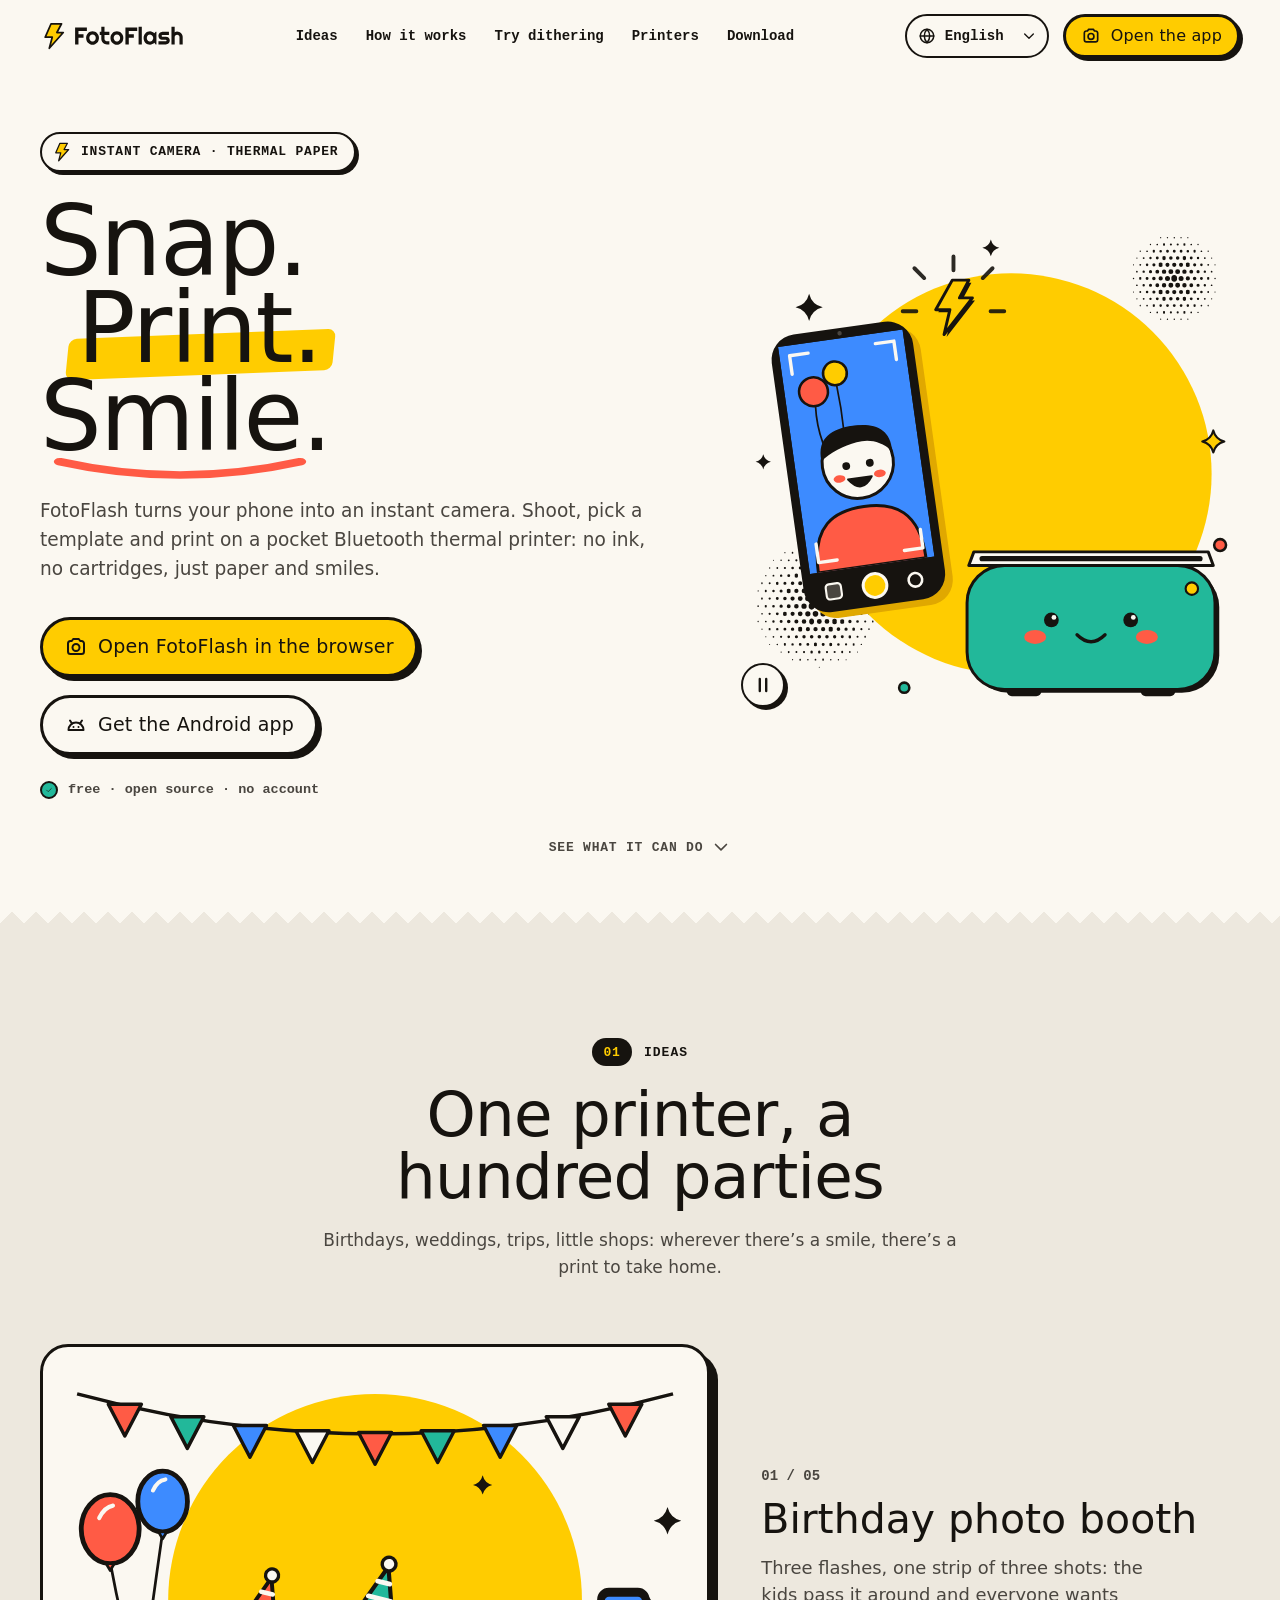
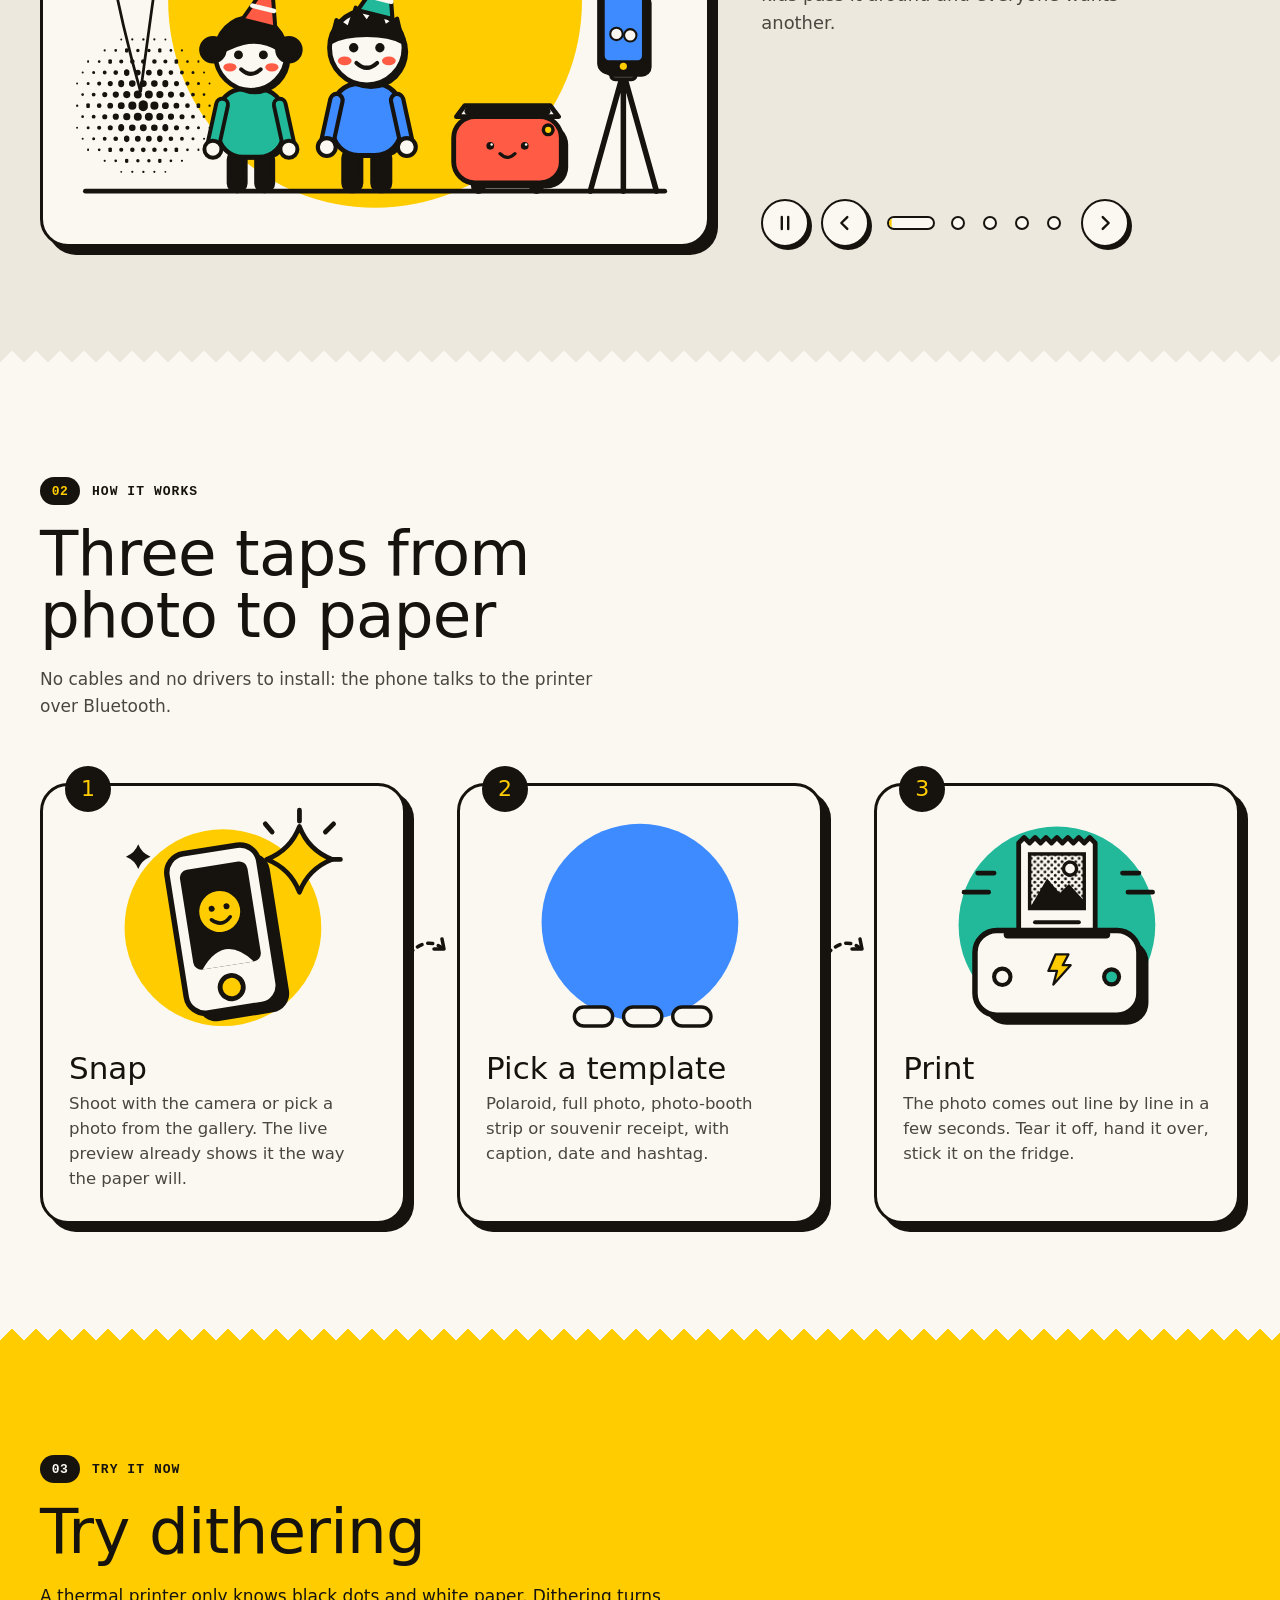
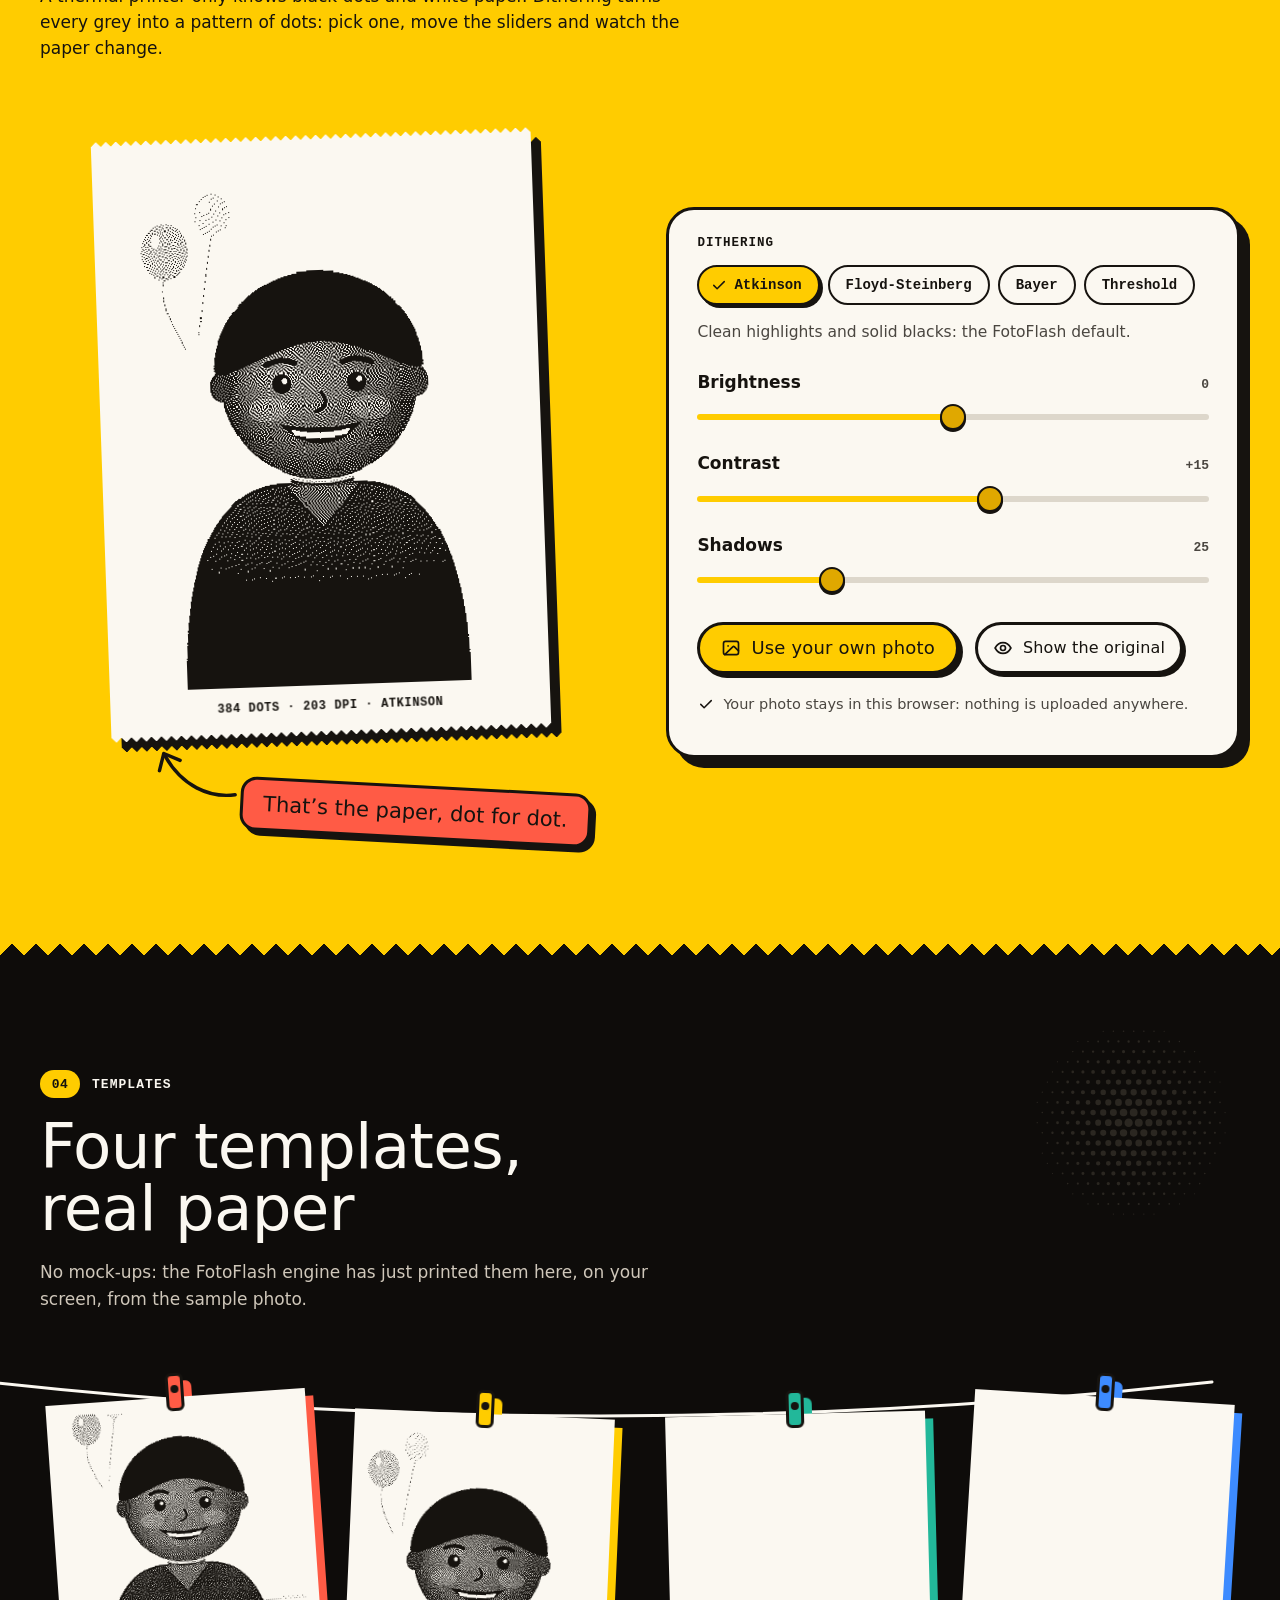
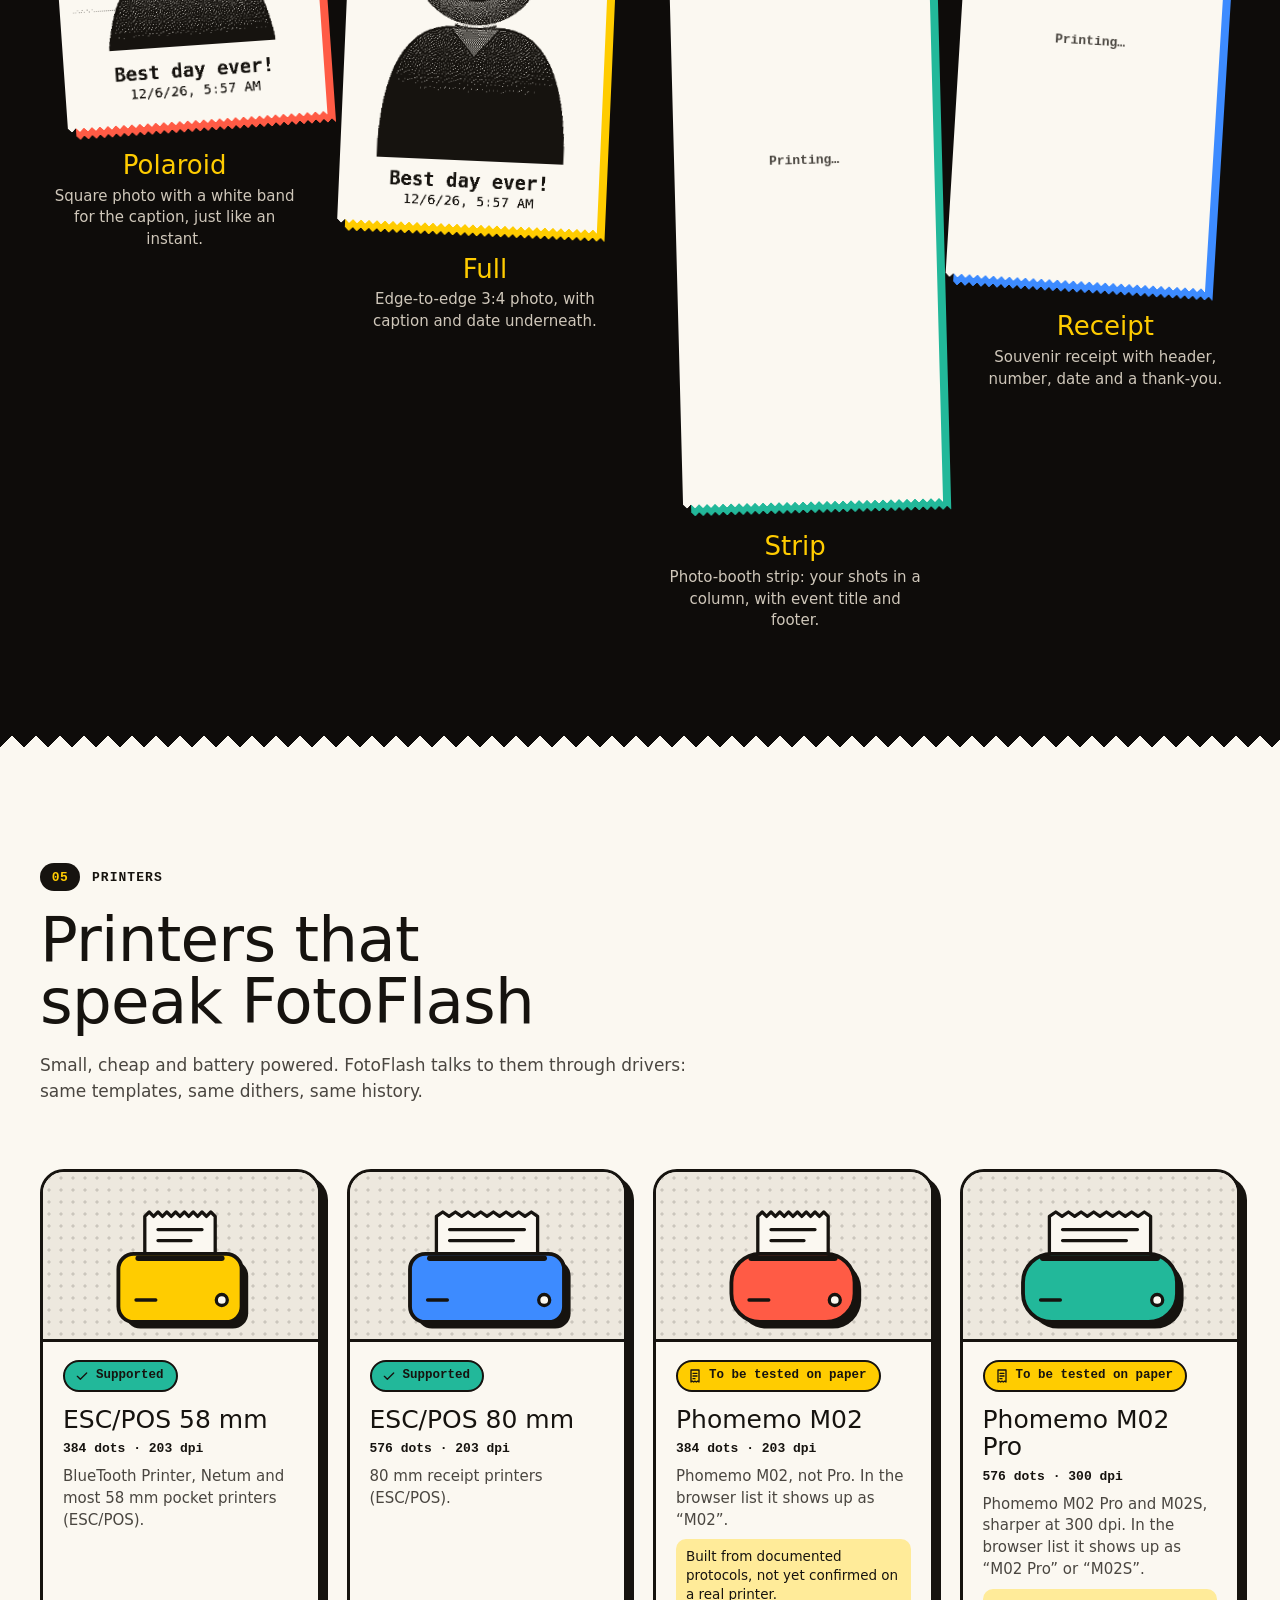
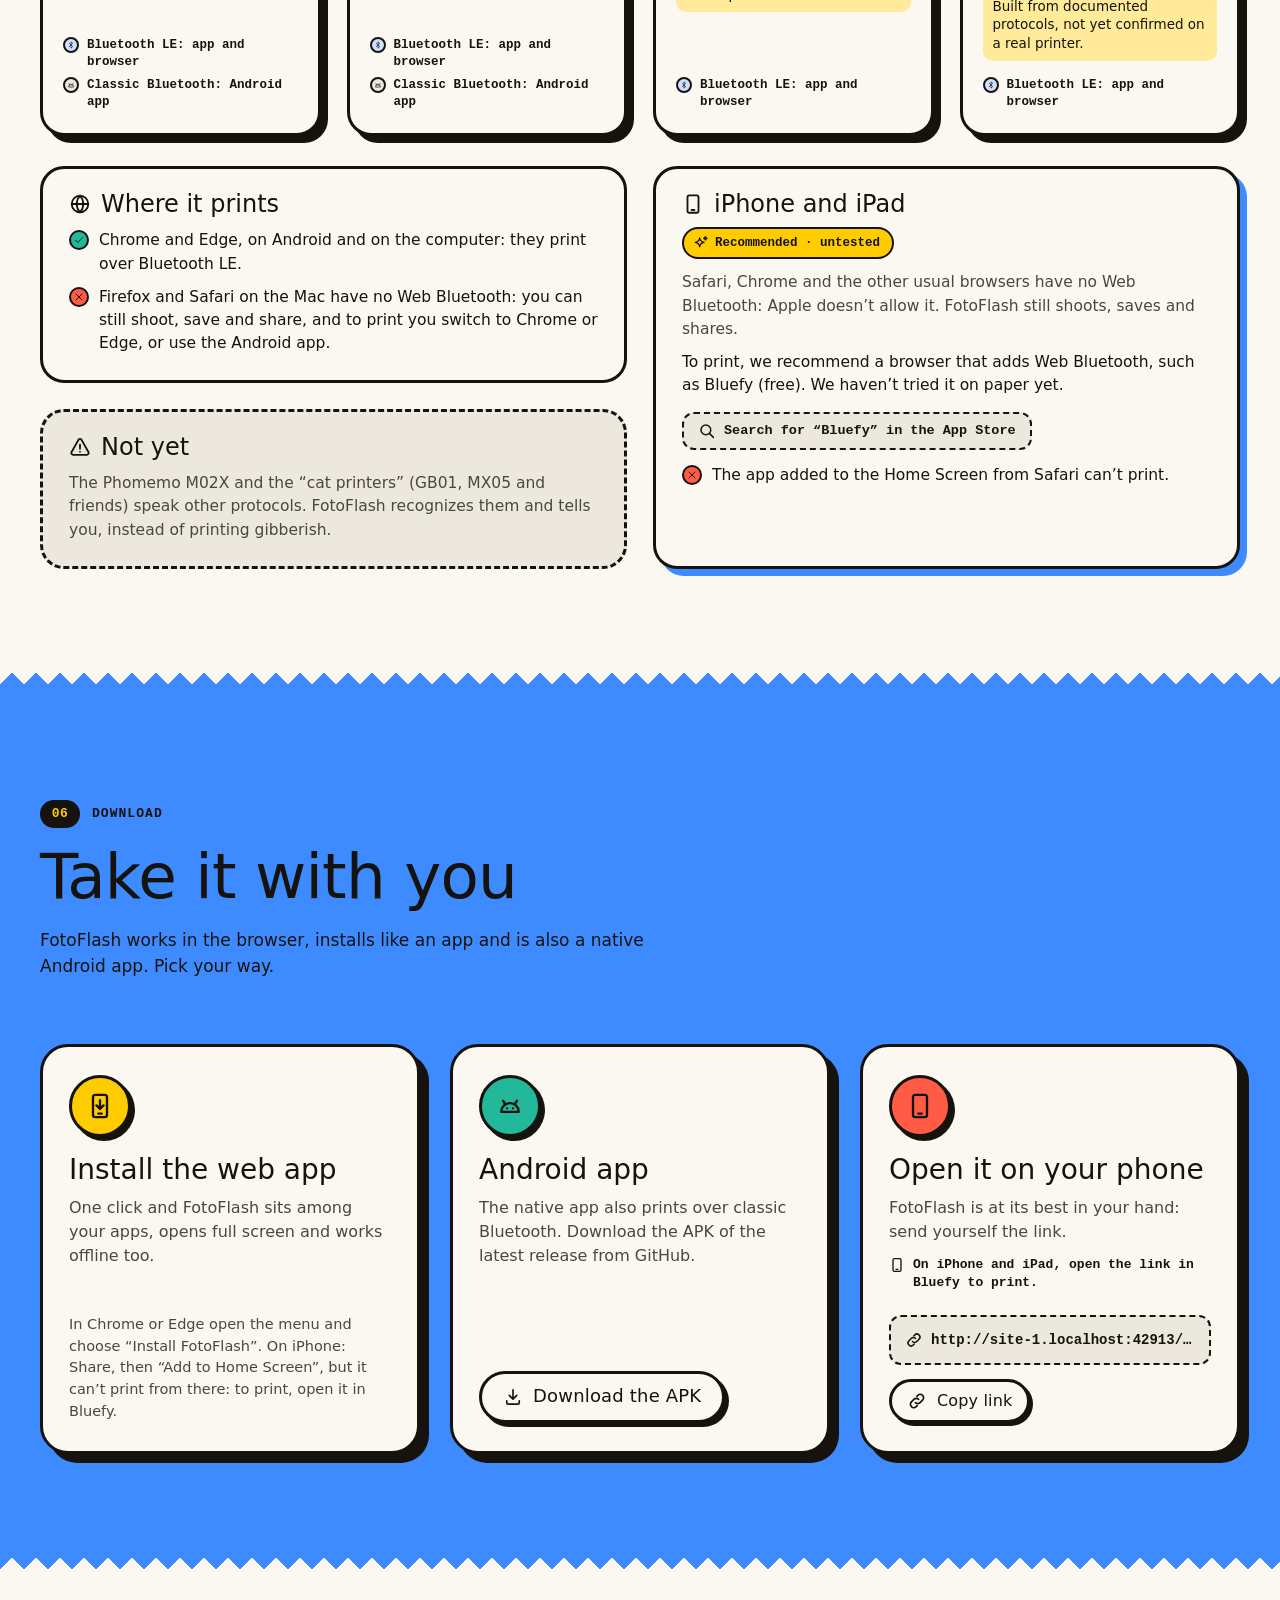
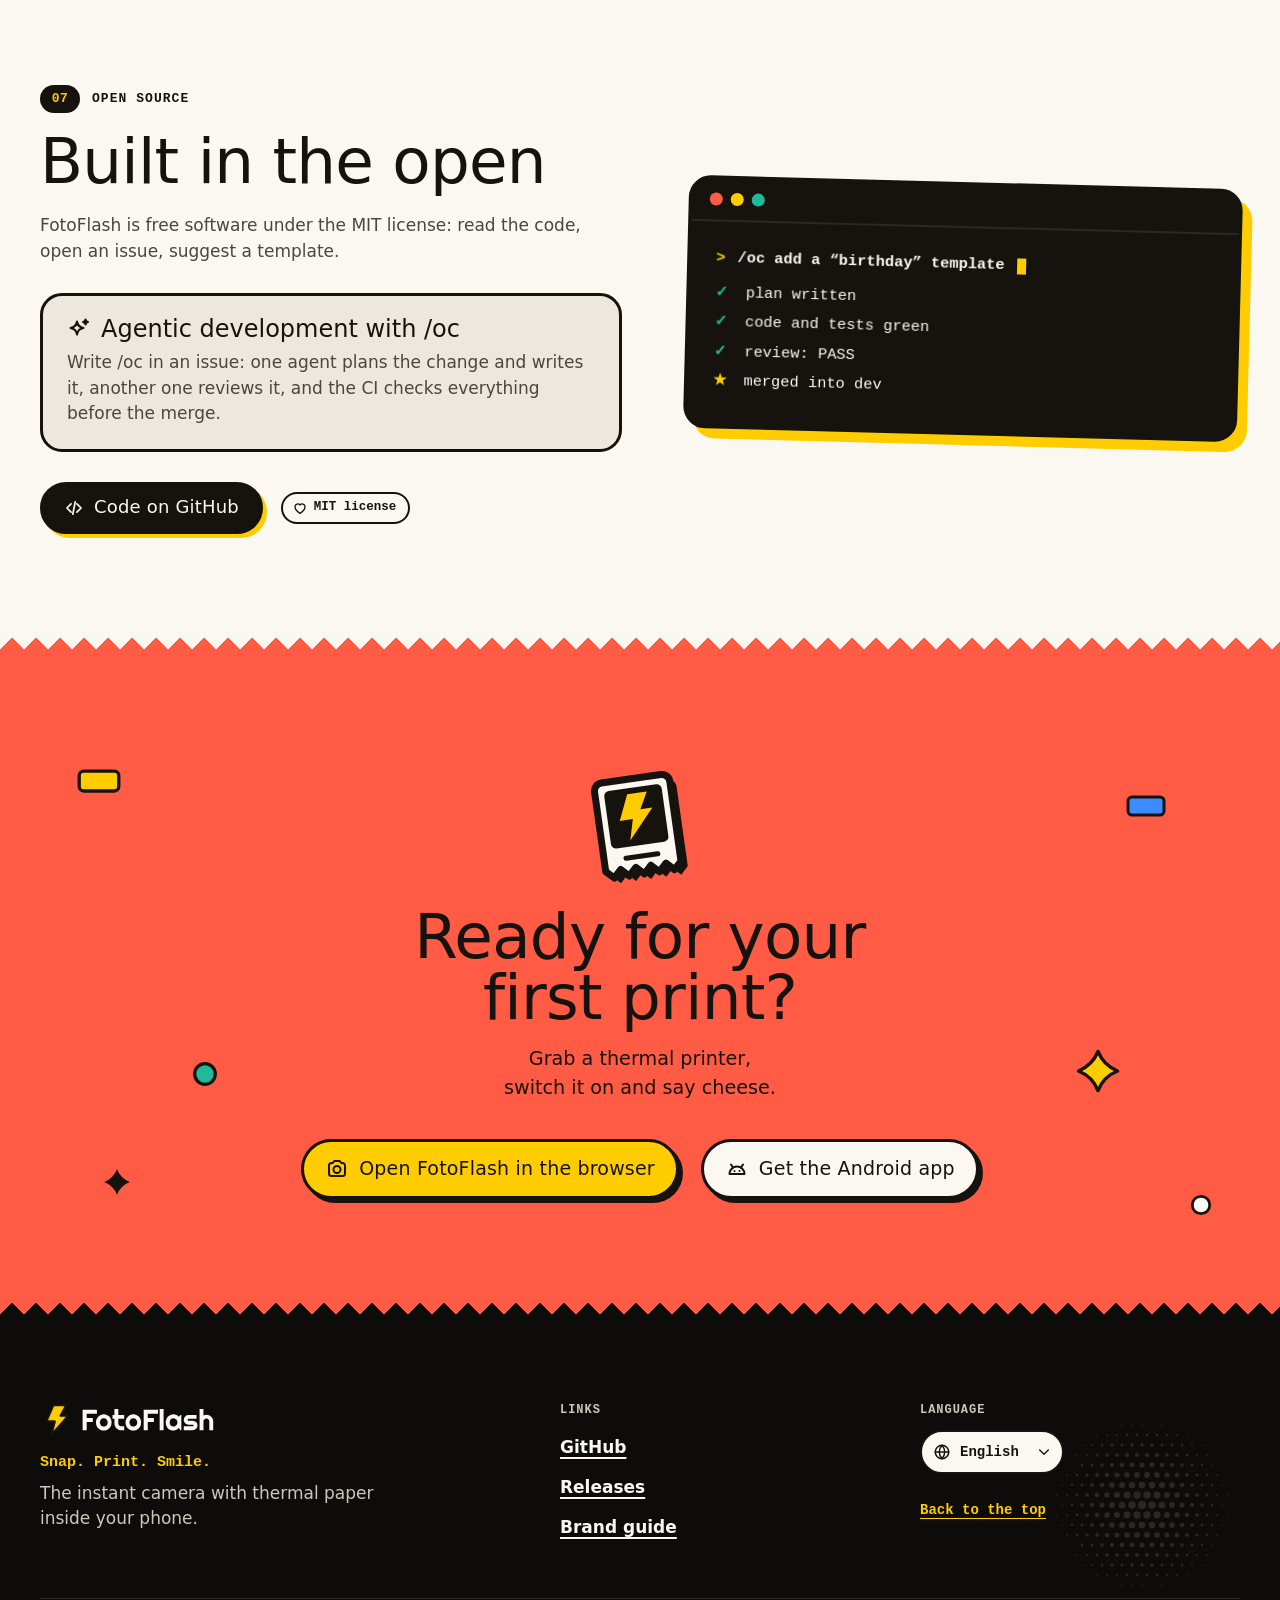
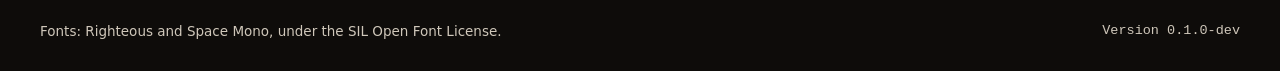
==== commit 9041bb67: "feat(web): presentazione animata per schermi larghi, palcoscenico desktop e cinque lingue - landing " ====
--- a/web/index.html
+++ b/web/index.html
@@ -3,8 +3,30 @@
 <head>
   <meta charset="utf-8">
   <meta name="viewport" content="width=device-width, initial-scale=1, viewport-fit=cover">
-  <title>FotoFlash</title>
-  <meta name="description" content="Snap. Print. Smile. Your phone becomes an instant camera that prints on a pocket Bluetooth thermal printer, straight from the browser.">
+  <title>FotoFlash · Snap. Print. Smile.</title>
+  <meta name="description" content="Snap. Print. Smile. Your phone becomes an instant camera that prints on a pocket Bluetooth thermal printer, straight from the browser. Free, open source, no account.">
+  <link rel="canonical" href="https://nb-camelot.github.io/fotoflash/">
+  <!-- Anteprima nei social e nelle chat: l'immagine la genera scripts/build-web.mjs dal banner del brand. -->
+  <meta property="og:type" content="website">
+  <meta property="og:site_name" content="FotoFlash">
+  <meta property="og:title" content="FotoFlash · Snap. Print. Smile.">
+  <meta property="og:description" content="Your phone becomes an instant camera that prints on a pocket Bluetooth thermal printer. Free, open source, no account.">
+  <meta property="og:url" content="https://nb-camelot.github.io/fotoflash/">
+  <meta property="og:image" content="https://nb-camelot.github.io/fotoflash/icons/og.png">
+  <meta property="og:image:type" content="image/png">
+  <meta property="og:image:width" content="1200">
+  <meta property="og:image:height" content="630">
+  <meta property="og:image:alt" content="FotoFlash, the instant camera on thermal paper: Snap. Print. Smile.">
+  <meta property="og:locale" content="en_US">
+  <meta property="og:locale:alternate" content="it_IT">
+  <meta property="og:locale:alternate" content="es_ES">
+  <meta property="og:locale:alternate" content="fr_FR">
+  <meta property="og:locale:alternate" content="de_DE">
+  <meta name="twitter:card" content="summary_large_image">
+  <meta name="twitter:title" content="FotoFlash · Snap. Print. Smile.">
+  <meta name="twitter:description" content="Your phone becomes an instant camera that prints on a pocket Bluetooth thermal printer. Free, open source, no account.">
+  <meta name="twitter:image" content="https://nb-camelot.github.io/fotoflash/icons/og.png">
+  <meta name="twitter:image:alt" content="FotoFlash, the instant camera on thermal paper: Snap. Print. Smile.">
   <meta name="theme-color" content="#FBF8F1" media="(prefers-color-scheme: light)">
   <meta name="theme-color" content="#0E0C0A" media="(prefers-color-scheme: dark)">
   <meta name="color-scheme" content="light dark">
@@ -48,31 +70,51 @@
     <div class="ff-splash">
       <p class="ff-splash__fail">FotoFlash needs JavaScript to run. Turn it on in your browser settings, then reload the page.</p>
       <p class="ff-splash__fail" lang="it">FotoFlash ha bisogno di JavaScript. Attivalo nelle impostazioni del browser, poi ricarica la pagina.</p>
+      <p class="ff-splash__fail" lang="es">FotoFlash necesita JavaScript. Actívalo en los ajustes del navegador y vuelve a cargar la página.</p>
+      <p class="ff-splash__fail" lang="fr">FotoFlash a besoin de JavaScript. Active-le dans les réglages du navigateur, puis recharge la page.</p>
+      <p class="ff-splash__fail" lang="de">FotoFlash braucht JavaScript. Aktiviere es in den Browser-Einstellungen und lade die Seite neu.</p>
     </div>
   </noscript>
 
   <script>
     // Rete di sicurezza prima dell'avvio: se i moduli non arrivano (browser troppo vecchio, file
     // mancanti, connessione caduta) lo splash non resta lì per sempre. Qui le tabelle dei testi non
-    // sono ancora caricate, quindi i due messaggi sono scritti in chiaro.
+    // sono ancora caricate, quindi i messaggi sono scritti in chiaro, nelle cinque lingue dell'app.
     (function () {
       var old = !('noModule' in HTMLScriptElement.prototype);
+      var TEXTS = {
+        en: ['This browser is too old for FotoFlash: update Chrome, Edge, Safari or Firefox.', 'FotoFlash is taking too long to start.', 'Reload'],
+        it: ['Questo browser è troppo vecchio per FotoFlash: aggiorna Chrome, Edge, Safari o Firefox.', 'FotoFlash ci sta mettendo troppo ad aprirsi.', 'Ricarica'],
+        es: ['Este navegador es demasiado antiguo para FotoFlash: actualiza Chrome, Edge, Safari o Firefox.', 'FotoFlash está tardando demasiado en abrirse.', 'Recargar'],
+        fr: ['Ce navigateur est trop ancien pour FotoFlash : mets à jour Chrome, Edge, Safari ou Firefox.', 'FotoFlash met trop de temps à s’ouvrir.', 'Recharger'],
+        de: ['Dieser Browser ist zu alt für FotoFlash: Aktualisiere Chrome, Edge, Safari oder Firefox.', 'FotoFlash braucht zu lange zum Starten.', 'Neu laden']
+      };
+      function language() {
+        var saved = null;
+        try { saved = localStorage.getItem('fotoflash.lang'); } catch (e) { saved = null; }
+        var tags = [saved].concat(navigator.languages || [], navigator.language || []);
+        for (var i = 0; i < tags.length; i++) {
+          var base = String(tags[i] || '').toLowerCase().split(/[-_]/)[0];
+          if (TEXTS[base]) return base;
+        }
+        return 'en';
+      }
       setTimeout(function () {
         if (document.documentElement.getAttribute('data-ff-booted')) return;
         var splash = document.querySelector('#app .ff-splash');
         if (!splash) return;
-        var it = /^it\b/i.test(navigator.language || '');
+        var l = language();
+        var text = TEXTS[l];
         var p = document.createElement('p');
         p.className = 'ff-splash__fail';
-        p.textContent = old
-          ? (it ? 'Questo browser è troppo vecchio per FotoFlash: aggiorna Chrome, Edge, Safari o Firefox.'
-                : 'This browser is too old for FotoFlash: update Chrome, Edge, Safari or Firefox.')
-          : (it ? 'FotoFlash ci sta mettendo troppo ad aprirsi.' : 'FotoFlash is taking too long to start.');
+        p.lang = l;
+        p.textContent = old ? text[0] : text[1];
         splash.appendChild(p);
         if (!old) {
           var b = document.createElement('button');
           b.type = 'button';
-          b.textContent = it ? 'Ricarica' : 'Reload';
+          b.lang = l;
+          b.textContent = text[2];
           b.onclick = function () { location.reload(); };
           splash.appendChild(b);
         }
--- a/web/styles/app.css
+++ b/web/styles/app.css
@@ -1,5 +1,6 @@
 /* FotoFlash web — token del brand e stili dei componenti.
-   Mobile-first (360-430 px); su schermi larghi l'app è una colonna di 480 px con il retino ai lati. */
+   Mobile-first (360-430 px); su schermi medi l'app è una colonna di 480 px con il retino ai lati; da
+   960 px nel browser c'è la presentazione, e l'app sta in una cornice di telefono (in fondo). */
 
 /* ---------------------------------------------------------------- Caratteri (OFL, in fonts/) */
 @font-face {
@@ -237,6 +238,13 @@
   }
 }
 
+/* Prima dell'avvio nessuna vista è decisa: lo splash giallo prende tutta la finestra, come quello di
+   Android, invece di mostrare sul desktop la colonna da telefono che la presentazione sostituirà. */
+html:not([data-ff-view]) #app {
+  max-width: none;
+  border: 0;
+}
+
 h1, h2, h3, h4, p {
   margin: 0;
 }
@@ -817,6 +825,12 @@
   cursor: default;
 }
 
+/* Chip che vanno a capo (le lingue): ogni scelta resta in vista, nessuna nascosta oltre il bordo. */
+.ff-chips--wrap {
+  flex-wrap: wrap;
+  overflow: visible;
+}
+
 /* ---------------------------------------------------------------- Slider */
 .ff-slider {
   padding: 10px 16px 2px;
@@ -2038,6 +2052,394 @@
   overflow-wrap: anywhere;
 }
 
+/* ---------------------------------------------------------------- Presentazione e palcoscenico */
+/* app.js mette su <html> data-ff-view: 'app' (la colonna di sempre), 'landing' (la presentazione,
+   a tutta larghezza anche sul telefono) o 'stage' (desktop: l'app in una cornice di telefono, un
+   iframe, con il pannello accanto). Dentro la cornice l'app è larga 390 px e non cambia nulla. */
+/* la presentazione è sempre chiara, come la carta (anche prima che arrivi landing.css) */
+html[data-ff-view="landing"],
+html[data-ff-view="landing"] body {
+  background: var(--ff-paper);
+}
+
+/* anche barre di scorrimento e controlli nativi chiari, pure col sistema in tema scuro */
+html[data-ff-view="landing"] {
+  color-scheme: light;
+}
+
+html[data-ff-view="landing"] #app,
+html[data-ff-view="stage"] #app {
+  max-width: none;
+  border: 0;
+  background: transparent;
+}
+
+html[data-ff-view="stage"] #app {
+  padding: 0;
+}
+
+.ff-stage {
+  --ff-stage-pad: 24px;
+  --ff-bezel: 14px;
+  --ff-screen-w: 390px;
+  /* 16 px in meno: l'ombra piena del telefono (14 px) non deve toccare il bordo della finestra.
+     Mai sotto 640 px, l'altezza di un telefono vero: nelle finestre più basse app.js rimpicciolisce
+     tutto il telefono (--ff-phone-scale) invece di schiacciare le schermate dell'app. */
+  --ff-screen-h: max(640px, min(844px, calc(100dvh - 2 * var(--ff-stage-pad) - 2 * var(--ff-bezel) - 16px)));
+  position: relative;
+  isolation: isolate;
+  display: grid;
+  grid-template-columns: minmax(280px, 380px) auto;
+  justify-content: center;
+  align-items: center;
+  column-gap: clamp(40px, 7vw, 112px);
+  height: 100dvh;
+  padding: var(--ff-stage-pad) 32px;
+  overflow: hidden;
+  background-color: var(--ff-side-bg);
+  /* il retino del brand, più largo di quello ai lati della colonna */
+  background-image:
+    radial-gradient(circle, var(--ff-side-dot) 0 2px, transparent 2.5px),
+    radial-gradient(circle, var(--ff-side-dot) 0 2px, transparent 2.5px);
+  background-size: 22px 22px;
+  background-position: 0 0, 11px 11px;
+}
+
+/* Le stampe che fluttuano piano attorno al telefono (decorative, dietro a tutto). */
+.ff-stage__bg {
+  position: absolute;
+  inset: 0;
+  z-index: -1;
+  pointer-events: none;
+  /* le stampe crescono un po' con la finestra: misure in em */
+  font-size: clamp(16px, 1.15vw, 24px);
+}
+
+.ff-stage__print {
+  --r: 0deg;
+  position: absolute;
+  display: block;
+  line-height: 0;
+  transform: rotate(var(--r));
+  animation: ff-stage-float var(--ff-float, 10s) ease-in-out var(--ff-float-delay, 0s) infinite alternate;
+}
+
+.ff-stage__print svg {
+  display: block;
+  width: 100%;
+  height: auto;
+}
+
+.ff-stage__print--1 { --r: -12deg; --ff-float: 9s; left: 3%; top: 7%; width: 7em; }
+.ff-stage__print--2 { --r: 9deg; --ff-float: 11s; --ff-float-delay: -3s; left: 4%; bottom: 6%; width: 4em; }
+.ff-stage__print--3 { --r: 7deg; --ff-float: 10s; --ff-float-delay: -6s; right: 2.5%; top: 9%; width: 6.5em; }
+.ff-stage__print--4 { --r: -8deg; --ff-float: 12s; --ff-float-delay: -2s; right: 3%; bottom: 8%; width: 6em; }
+/* le due in più stanno a metà altezza, nei margini liberi tra gli angoli (solo su schermi grandi) */
+.ff-stage__print--5 { --r: 15deg; --ff-float: 13s; --ff-float-delay: -8s; left: 14%; top: 44%; width: 5.5em; }
+.ff-stage__print--6 { --r: -16deg; --ff-float: 11s; --ff-float-delay: -5s; right: 13%; top: 40%; width: 5.75em; }
+
+@keyframes ff-stage-float {
+  from { transform: translateY(0) rotate(var(--r)); }
+  to { transform: translateY(-16px) rotate(calc(var(--r) + 3deg)); }
+}
+
+/* Il telefono: un disco Flash dietro (come nelle illustrazioni), cornice Ink, ombra piena. */
+.ff-stage__device {
+  position: relative;
+  display: grid;
+  place-items: center;
+}
+
+.ff-stage__device::before {
+  content: '';
+  position: absolute;
+  z-index: -1;
+  width: calc(var(--ff-screen-w) * 1.6 * var(--ff-phone-scale, 1));
+  aspect-ratio: 1;
+  border-radius: 50%;
+  background: var(--ff-flash);
+}
+
+.ff-stage__phone {
+  position: relative;
+  width: calc(var(--ff-screen-w) + 2 * var(--ff-bezel));
+  height: calc(var(--ff-screen-h) + 2 * var(--ff-bezel));
+  padding: var(--ff-bezel);
+  border-radius: 58px;
+  background: var(--ff-ink);
+  box-shadow: 0 0 0 2px var(--ff-frame), 14px 14px 0 var(--ff-flash-deep);
+  /* rimpicciolito nelle finestre basse; i margini negativi riportano l'ingombro alla misura vista,
+     così pannello e telefono restano centrati con lo stesso stacco */
+  transform: scale(var(--ff-phone-scale, 1));
+  margin:
+    calc((var(--ff-phone-scale, 1) - 1) * (var(--ff-screen-h) + 2 * var(--ff-bezel)) / 2)
+    calc((var(--ff-phone-scale, 1) - 1) * (var(--ff-screen-w) + 2 * var(--ff-bezel)) / 2);
+}
+
+/* tasti del volume (due, con l'ombra copiata) e d'accensione */
+.ff-stage__phone::before,
+.ff-stage__phone::after {
+  content: '';
+  position: absolute;
+  width: 6px;
+  border-radius: 4px;
+  background: var(--ff-ink);
+}
+
+.ff-stage__phone::before {
+  left: -6px;
+  top: 17%;
+  height: 56px;
+  box-shadow: 0 72px 0 var(--ff-ink);
+}
+
+.ff-stage__phone::after {
+  right: -6px;
+  top: 23%;
+  height: 88px;
+}
+
+.ff-stage__screen {
+  display: block;
+  width: 100%;
+  height: 100%;
+  border: 0;
+  border-radius: 44px;
+  background: var(--ff-bg);
+}
+
+.ff-stage__screen:focus-visible {
+  outline-offset: 4px;
+}
+
+/* Il pannello: presentazione, lingua, indirizzo da aprire sul telefono, installazione. */
+.ff-stage__panel {
+  display: flex;
+  flex-direction: column;
+  align-items: flex-start;
+  gap: 16px;
+  max-height: calc(100dvh - 2 * var(--ff-stage-pad));
+  overflow-y: auto;
+  padding: 28px 26px 24px;
+  border: 2px solid var(--ff-frame);
+  border-radius: var(--ff-radius-lg);
+  background: var(--ff-bg);
+  color: var(--ff-on-bg);
+  box-shadow: 6px 6px 0 var(--ff-frame-shadow);
+}
+
+.ff-stage__brand {
+  line-height: 0;
+}
+
+.ff-stage__payoff {
+  font-family: var(--ff-font-display);
+  font-size: 26px;
+  line-height: 1.15;
+}
+
+.ff-stage__section {
+  align-self: stretch;
+  display: flex;
+  flex-direction: column;
+  align-items: flex-start;
+  gap: 10px;
+  padding-top: 16px;
+  border-top: 1px solid var(--ff-divider);
+}
+
+.ff-stage__label {
+  font-family: var(--ff-font-mono);
+  font-size: 13px;
+  font-weight: 700;
+  letter-spacing: .3px;
+  color: var(--ff-muted);
+}
+
+/* Chip più piccoli che nell'app (qui si usa il mouse): due righe da tre, «Automatica» e le lingue. */
+.ff-stage__section .ff-chips {
+  flex-wrap: wrap;
+  gap: 6px;
+  overflow: visible;
+}
+
+.ff-stage__section .ff-chip {
+  height: 34px;
+  padding: 0 11px;
+  font-size: 13px;
+}
+
+.ff-stage__section .ff-chip[aria-checked="true"] {
+  padding-left: 8px;
+}
+
+.ff-stage__hint,
+.ff-stage__note {
+  font-size: 14.5px;
+  color: var(--ff-muted);
+}
+
+.ff-stage__note {
+  font-size: 13.5px;
+}
+
+.ff-stage__url {
+  align-self: stretch;
+  padding: 10px 12px;
+  border-radius: 12px;
+  background: var(--ff-surface);
+  font-family: var(--ff-font-mono);
+  font-size: 14px;
+  overflow-wrap: anywhere;
+  -webkit-user-select: all;
+  user-select: all;
+}
+
+.ff-stage__actions {
+  display: flex;
+  flex-wrap: wrap;
+  align-items: center;
+  gap: 8px;
+}
+
+/* Chiusura del pannello: cosa si fa qui sul computer, e l'installazione quando il browser la offre. */
+.ff-stage__here {
+  gap: 12px;
+}
+
+/* Le due stampe in più solo dove i margini sono larghi e alti: altrimenti spuntano a metà da dietro
+   il pannello o il telefono, e sembrano un errore. */
+@media (max-width: 1599px), (max-height: 959px) {
+  .ff-stage__print--5,
+  .ff-stage__print--6 {
+    display: none;
+  }
+}
+
+/* Sotto i 1240 px anche gli angoli sono troppo stretti: le stampe resterebbero spicchi che escono da
+   dietro il pannello e il telefono. Restano il retino e il disco Flash. */
+@media (max-width: 1239px) {
+  .ff-stage__print {
+    display: none;
+  }
+}
+
+/* Gli avvisi (link copiato, installazione) escono sotto il pannello, nella sua colonna, invece che a
+   metà finestra sopra il telefono. Il pannello è largo 380 px; il telefono 418 per la sua scala. */
+@media (min-width: 960px) and (min-height: 540px) {
+  body[data-route="stage"] .ff-toasts {
+    left: calc((100% - 380px - clamp(40px, 7vw, 112px) - 418px * var(--ff-phone-scale, 1)) / 2);
+    width: 380px;
+    transform: none;
+  }
+}
+
+/* Portatili (1366×768, 1280×720, 1536×864 al 125 %): il pannello si compatta per stare tutto in
+   vista, senza scorrere. Il puntatore del mouse non chiede i 48 px del dito. */
+@media (max-height: 860px) {
+  .ff-stage {
+    --ff-stage-pad: 20px;
+  }
+
+  .ff-stage__panel {
+    gap: 12px;
+    padding: 20px 22px 18px;
+    scrollbar-width: thin;
+  }
+
+  .ff-stage__payoff {
+    font-size: 21px;
+  }
+
+  .ff-stage__section {
+    gap: 8px;
+    padding-top: 12px;
+  }
+
+  .ff-stage__panel .ff-btn {
+    min-height: 44px;
+    margin-bottom: 0;
+    padding: 6px 18px;
+    font-size: 16px;
+  }
+
+  .ff-stage__url {
+    padding: 8px 12px;
+    font-size: 13.5px;
+  }
+
+  .ff-stage__hint {
+    font-size: 14px;
+  }
+
+  .ff-stage__note {
+    font-size: 13px;
+  }
+}
+
+/* Ancora più bassi (1024×640, finestre ridotte): restano marchio, lingua, indirizzo e azioni. */
+@media (max-height: 700px) {
+  .ff-stage__payoff,
+  .ff-stage__hint {
+    display: none;
+  }
+}
+
+@media (max-height: 600px) {
+  .ff-stage__note {
+    display: none;
+  }
+
+  /* senza nota e senza installazione la sezione resterebbe un filetto vuoto */
+  .ff-stage__here:has(> .ff-btn[hidden]) {
+    display: none;
+  }
+}
+
+/* Finestra ristretta dopo l'avvio: niente cornice, l'app torna la colonna di sempre (senza ricaricare). */
+@media (max-width: 959px), (max-height: 539px) {
+  .ff-stage {
+    display: block;
+    height: auto;
+    padding: 0;
+    overflow: visible;
+    background: none;
+  }
+
+  .ff-stage__bg,
+  .ff-stage__panel,
+  .ff-stage__device::before,
+  .ff-stage__phone::before,
+  .ff-stage__phone::after {
+    display: none;
+  }
+
+  .ff-stage__phone {
+    width: 100%;
+    max-width: calc(var(--ff-col) + 4px);
+    height: 100dvh;
+    margin: 0 auto;
+    padding: 0;
+    border-radius: 0;
+    border-left: 2px solid var(--ff-frame);
+    border-right: 2px solid var(--ff-frame);
+    background: var(--ff-bg);
+    box-shadow: none;
+    transform: none;
+  }
+
+  .ff-stage__screen {
+    border-radius: 0;
+  }
+}
+
+@media (max-width: 559px) {
+  .ff-stage__phone {
+    max-width: none;
+    border: 0;
+  }
+}
+
 /* ---------------------------------------------------------------- Animazioni */
 @keyframes ff-spin {
   to { transform: rotate(360deg); }
@@ -2091,4 +2493,9 @@
   .ff-topbar {
     animation: none;
   }
-}
+
+  /* Le stampe del palcoscenico restano ferme, ciascuna con la sua inclinazione. */
+  .ff-stage__print {
+    animation: none !important;
+  }
+}
